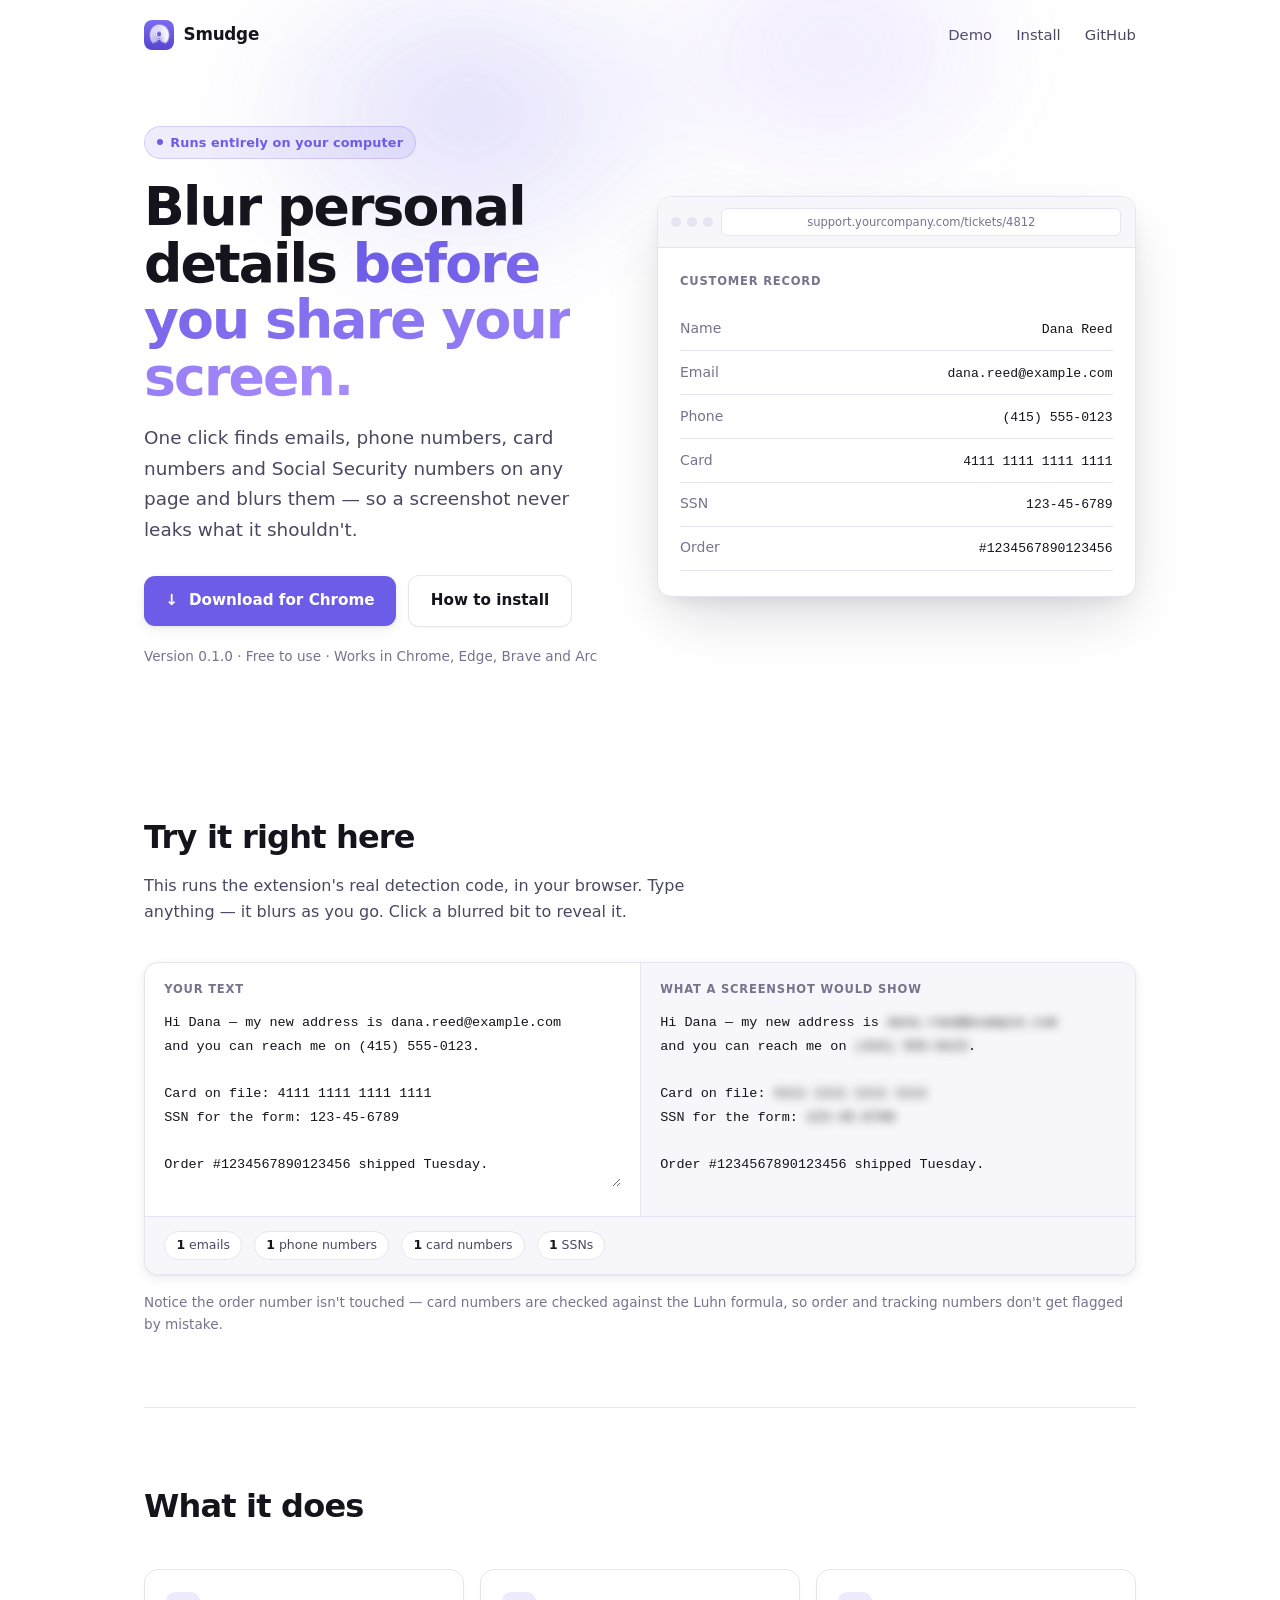
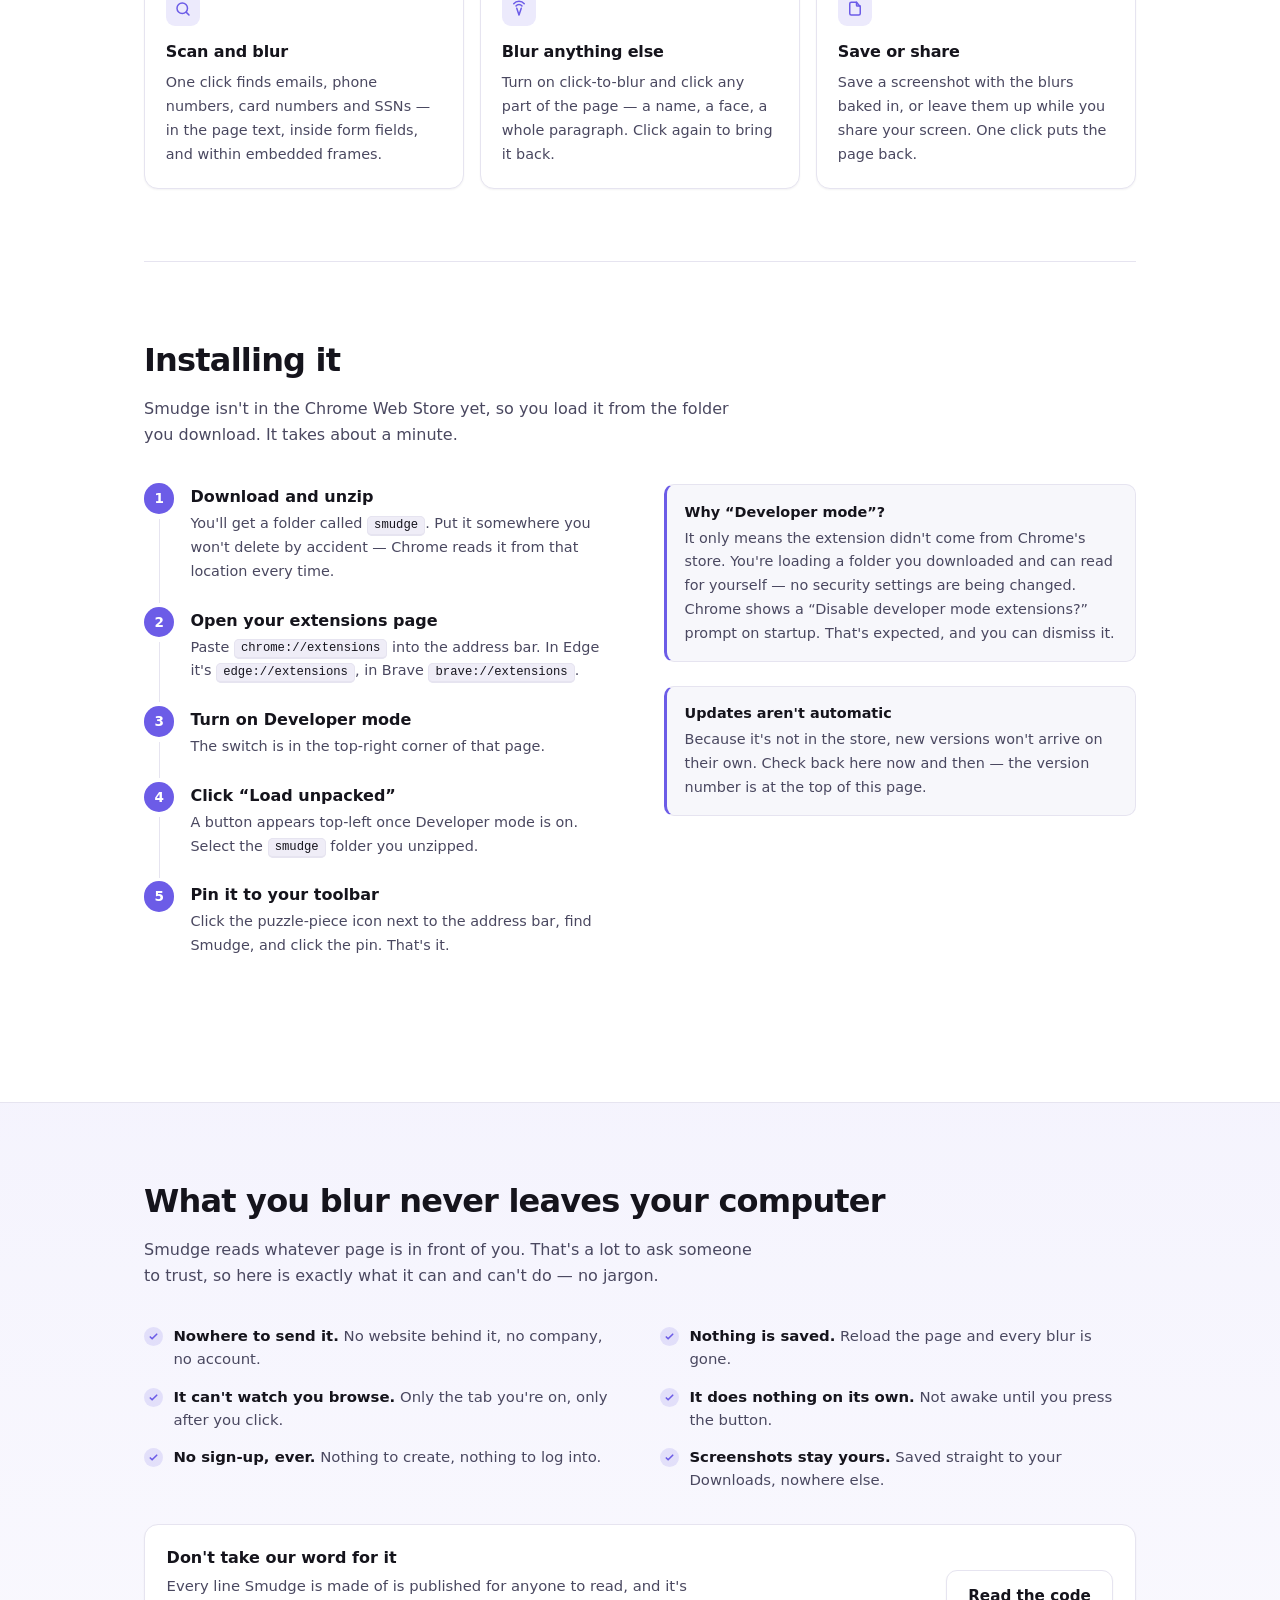
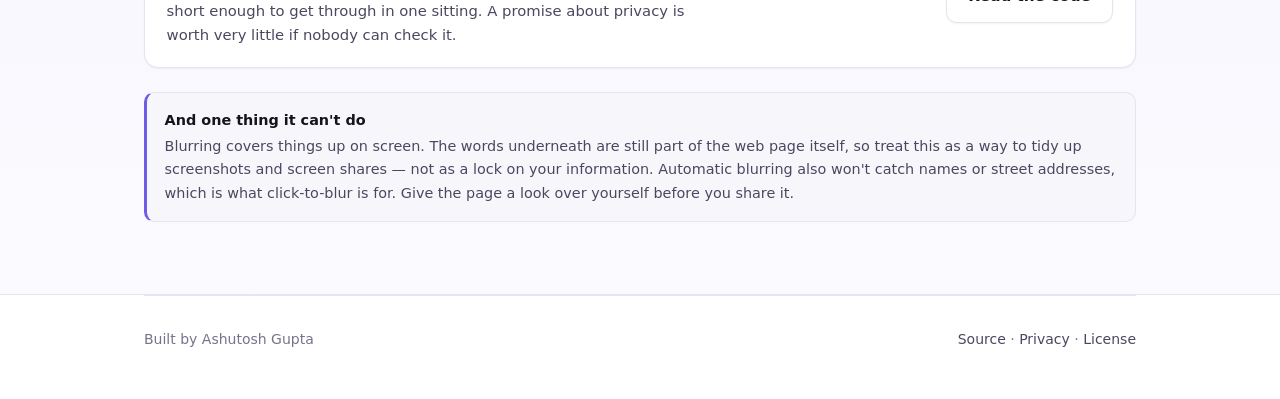
==== docs/index.html @ a4faa762 "Smudge — blur personal details before you share your screen A Chrome extension (Manifest V3) that fi" ====
<!DOCTYPE html>
<html lang="en">
  <head>
    <meta charset="UTF-8" />
    <meta name="viewport" content="width=device-width, initial-scale=1" />
    <title>Smudge — Blur Personal Details Before Sharing</title>
    <meta
      name="description"
      content="A browser extension that blurs emails, phone numbers and card numbers on any web page before you screenshot or share it. Everything stays on your computer."
    />
    <link rel="icon" href="icon-128.png" />

    <meta property="og:title" content="Smudge — Blur Personal Details Before Sharing" />
    <meta
      property="og:description"
      content="Blur emails, phone numbers and card numbers on any page before you screenshot or share it. Nothing leaves your computer."
    />
    <meta property="og:image" content="https://imashutoshgupta.github.io/smudge/icon-128.png" />
    <meta property="og:url" content="https://imashutoshgupta.github.io/smudge/" />
    <meta property="og:type" content="website" />
    <meta name="twitter:card" content="summary" />

    <style>
      /* ---------------------------------------------------------------
         Tokens. System fonts only — a privacy tool shouldn't be phoning
         a font CDN on every page load.
      ---------------------------------------------------------------- */
      :root {
        --accent: #6c5ce7;
        --accent-2: #a78bfa;
        --accent-ink: #ffffff;

        --bg: #ffffff;
        --bg-soft: #f7f7fb;
        --bg-sunken: #efedf7;
        --surface: #ffffff;

        --fg: #15141c;
        --fg-mid: #4a4860;
        --fg-dim: #76738d;
        --border: #e6e4f0;

        --shadow-sm: 0 1px 2px rgba(20, 18, 38, 0.05);
        --shadow-md: 0 4px 12px rgba(20, 18, 38, 0.07), 0 1px 3px rgba(20, 18, 38, 0.05);
        --shadow-lg: 0 24px 60px -12px rgba(20, 18, 38, 0.18), 0 8px 20px -8px rgba(20, 18, 38, 0.1);

        --radius: 14px;
        --maxw: 64rem;
      }

      @media (prefers-color-scheme: dark) {
        :root:not([data-theme="light"]) {
          --accent: #8b7bf0;
          --accent-2: #c4b5fd;

          --bg: #0d0c12;
          --bg-soft: #14131c;
          --bg-sunken: #1d1b28;
          --surface: #16151f;

          --fg: #f4f3f8;
          --fg-mid: #b6b3c8;
          --fg-dim: #8b8799;
          --border: #272435;

          --shadow-sm: 0 1px 2px rgba(0, 0, 0, 0.4);
          --shadow-md: 0 4px 12px rgba(0, 0, 0, 0.45), 0 1px 3px rgba(0, 0, 0, 0.3);
          --shadow-lg: 0 24px 60px -12px rgba(0, 0, 0, 0.7), 0 8px 20px -8px rgba(0, 0, 0, 0.5);
        }
      }

      :root[data-theme="dark"] {
        --accent: #8b7bf0;
        --accent-2: #c4b5fd;
        --bg: #0d0c12;
        --bg-soft: #14131c;
        --bg-sunken: #1d1b28;
        --surface: #16151f;
        --fg: #f4f3f8;
        --fg-mid: #b6b3c8;
        --fg-dim: #8b8799;
        --border: #272435;
        --shadow-sm: 0 1px 2px rgba(0, 0, 0, 0.4);
        --shadow-md: 0 4px 12px rgba(0, 0, 0, 0.45), 0 1px 3px rgba(0, 0, 0, 0.3);
        --shadow-lg: 0 24px 60px -12px rgba(0, 0, 0, 0.7), 0 8px 20px -8px rgba(0, 0, 0, 0.5);
      }

      * { box-sizing: border-box; }

      html { scroll-behavior: smooth; }

      body {
        margin: 0;
        background: var(--bg);
        color: var(--fg);
        font: 16px/1.65 -apple-system, BlinkMacSystemFont, "Segoe UI", Roboto,
          system-ui, sans-serif;
        -webkit-font-smoothing: antialiased;
        overflow-x: hidden;
      }

      .wrap { max-width: var(--maxw); margin: 0 auto; padding: 0 16px; }
      .narrow { max-width: 46rem; }

      a { color: var(--accent); }

      /* ---------------------------------------------------------------
         Nav
      ---------------------------------------------------------------- */
      nav {
        display: flex;
        align-items: center;
        justify-content: space-between;
        padding: 1.25rem 0;
      }
      .brand {
        display: flex;
        align-items: center;
        gap: 0.6rem;
        font-weight: 650;
        letter-spacing: -0.015em;
        font-size: 1.05rem;
      }
      .brand img { width: 30px; height: 30px; border-radius: 8px; }
      .nav-links { display: flex; gap: 1.5rem; font-size: 0.925rem; }
      .nav-links a { color: var(--fg-mid); text-decoration: none; }
      .nav-links a:hover { color: var(--fg); }
      @media (max-width: 34rem) { .nav-links a.hide-sm { display: none; } }

      /* ---------------------------------------------------------------
         Hero
      ---------------------------------------------------------------- */
      .hero {
        position: relative;
        padding: 3.5rem 0 4.5rem;
      }
      /* Soft colour wash behind the hero. Sits under everything. */
      .hero::before {
        content: "";
        position: absolute;
        left: 50%;
        top: -14rem;
        width: 60rem;
        height: 40rem;
        transform: translateX(-50%);
        background:
          radial-gradient(38% 42% at 32% 42%, color-mix(in srgb, var(--accent) 26%, transparent), transparent 70%),
          radial-gradient(34% 38% at 70% 32%, color-mix(in srgb, var(--accent-2) 24%, transparent), transparent 70%);
        filter: blur(36px);
        opacity: 0.75;
        pointer-events: none;
        z-index: 0;
      }
      .hero > * { position: relative; z-index: 1; }

      .hero-grid {
        display: grid;
        grid-template-columns: minmax(0, 1fr) minmax(0, 1.05fr);
        gap: 3.5rem;
        align-items: center;
      }
      @media (max-width: 54rem) {
        .hero-grid { grid-template-columns: 1fr; gap: 2.75rem; }
      }

      .eyebrow {
        display: inline-flex;
        align-items: center;
        gap: 0.45rem;
        font-size: 0.8rem;
        font-weight: 600;
        letter-spacing: 0.01em;
        color: var(--accent);
        background: color-mix(in srgb, var(--accent) 11%, transparent);
        border: 1px solid color-mix(in srgb, var(--accent) 22%, transparent);
        padding: 0.3rem 0.75rem;
        border-radius: 999px;
        margin-bottom: 1.25rem;
      }
      .eyebrow .dot {
        width: 6px; height: 6px; border-radius: 50%;
        background: var(--accent);
      }

      h1 {
        font-size: clamp(2.1rem, 5.5vw, 3.35rem);
        line-height: 1.06;
        letter-spacing: -0.035em;
        margin: 0 0 1.1rem;
        font-weight: 700;
      }
      h1 .grad {
        background: linear-gradient(100deg, var(--accent), var(--accent-2));
        -webkit-background-clip: text;
        background-clip: text;
        color: transparent;
      }
      .lede {
        font-size: clamp(1.02rem, 2vw, 1.15rem);
        color: var(--fg-mid);
        margin: 0 0 1.85rem;
        max-width: 32rem;
      }

      .cta-row { display: flex; flex-wrap: wrap; gap: 0.75rem; align-items: center; }
      .btn {
        display: inline-flex;
        align-items: center;
        gap: 0.5rem;
        background: var(--accent);
        color: var(--accent-ink);
        text-decoration: none;
        font-weight: 600;
        font-size: 0.95rem;
        padding: 0.8rem 1.35rem;
        border-radius: 11px;
        box-shadow: var(--shadow-md);
        transition: transform 0.15s ease, box-shadow 0.15s ease, background 0.15s ease;
      }
      .btn:hover {
        background: color-mix(in srgb, var(--accent) 88%, black);
        transform: translateY(-1px);
        box-shadow: var(--shadow-lg);
      }
      .btn.ghost {
        background: var(--surface);
        color: var(--fg);
        border: 1px solid var(--border);
        box-shadow: var(--shadow-sm);
      }
      .btn.ghost:hover { background: var(--bg-soft); }
      .meta { font-size: 0.85rem; color: var(--fg-dim); margin: 1.1rem 0 0; }

      /* ---------------------------------------------------------------
         The animated browser mock — the product, demonstrated
      ---------------------------------------------------------------- */
      .mock {
        border-radius: var(--radius);
        background: var(--surface);
        border: 1px solid var(--border);
        box-shadow: var(--shadow-lg);
        overflow: hidden;
        position: relative;
      }
      .mock-bar {
        display: flex;
        align-items: center;
        gap: 0.5rem;
        padding: 0.7rem 0.85rem;
        background: var(--bg-soft);
        border-bottom: 1px solid var(--border);
      }
      .mock-dots { display: flex; gap: 6px; }
      .mock-dots i {
        width: 10px; height: 10px; border-radius: 50%;
        background: var(--border);
      }
      .mock-url {
        flex: 1;
        font-size: 0.72rem;
        color: var(--fg-dim);
        background: var(--bg);
        border: 1px solid var(--border);
        border-radius: 6px;
        padding: 0.22rem 0.6rem;
        text-align: center;
        white-space: nowrap;
        overflow: hidden;
        text-overflow: ellipsis;
      }
      .mock-body { padding: 1.5rem 1.4rem 1.6rem; position: relative; }

      .mock-title {
        font-size: 0.72rem;
        text-transform: uppercase;
        letter-spacing: 0.07em;
        color: var(--fg-dim);
        font-weight: 650;
        margin: 0 0 1rem;
      }
      .row {
        display: flex;
        justify-content: space-between;
        gap: 1rem;
        padding: 0.6rem 0;
        border-bottom: 1px solid var(--border);
        font-size: 0.875rem;
        align-items: baseline;
      }
      .row:last-of-type { border-bottom: none; }
      .row .k { color: var(--fg-dim); flex-shrink: 0; }
      .row .v {
        font-family: ui-monospace, SFMono-Regular, Menlo, monospace;
        font-size: 0.82rem;
        text-align: right;
        word-break: break-all;
      }

      /* Items that the fake scan blurs, staggered down the list. */
      .v.pii {
        animation: redact 9s ease-in-out infinite;
        border-radius: 3px;
      }
      .v.pii:nth-of-type(1) { animation-delay: 0s; }
      .row:nth-child(2) .v.pii { animation-delay: 0.1s; }
      .row:nth-child(3) .v.pii { animation-delay: 0.28s; }
      .row:nth-child(4) .v.pii { animation-delay: 0.46s; }
      .row:nth-child(5) .v.pii { animation-delay: 0.64s; }
      .row:nth-child(6) .v.pii { animation-delay: 0.82s; }

      @keyframes redact {
        0%, 14%   { filter: blur(0); }
        22%, 78%  { filter: blur(5px); }
        88%, 100% { filter: blur(0); }
      }

      /* The scan line that sweeps down as things blur. */
      .scanline {
        position: absolute;
        left: 0; right: 0;
        height: 2px;
        background: linear-gradient(90deg, transparent, var(--accent), transparent);
        box-shadow: 0 0 14px 2px color-mix(in srgb, var(--accent) 55%, transparent);
        opacity: 0;
        animation: sweep 9s ease-in-out infinite;
        pointer-events: none;
      }
      @keyframes sweep {
        0%        { top: 2.6rem; opacity: 0; }
        12%       { opacity: 1; }
        26%       { top: 100%; opacity: 1; }
        32%, 100% { top: 100%; opacity: 0; }
      }

      /* Little floating result card, like the extension popup reporting back */
      .mock-toast {
        position: absolute;
        right: 1rem;
        bottom: 1rem;
        background: var(--surface);
        border: 1px solid var(--border);
        border-radius: 10px;
        box-shadow: var(--shadow-lg);
        padding: 0.6rem 0.8rem;
        font-size: 0.78rem;
        display: flex;
        align-items: center;
        gap: 0.5rem;
        opacity: 0;
        transform: translateY(6px);
        animation: toast 9s ease-in-out infinite;
      }
      .mock-toast .tick {
        width: 16px; height: 16px; border-radius: 50%;
        background: var(--accent); color: #fff;
        display: grid; place-items: center;
        font-size: 10px; font-weight: 700;
        flex-shrink: 0;
      }
      @keyframes toast {
        0%, 26%   { opacity: 0; transform: translateY(6px); }
        34%, 76%  { opacity: 1; transform: translateY(0); }
        86%, 100% { opacity: 0; transform: translateY(6px); }
      }

      @media (prefers-reduced-motion: reduce) {
        .v.pii { animation: none; filter: blur(5px); }
        .scanline { display: none; }
        .mock-toast { animation: none; opacity: 1; transform: none; }
        html { scroll-behavior: auto; }
      }

      /* ---------------------------------------------------------------
         Sections
      ---------------------------------------------------------------- */
      section { padding: 4.5rem 0; }
      section + section { border-top: 1px solid var(--border); }

      .sec-head { margin-bottom: 2.25rem; }
      h2 {
        font-size: clamp(1.5rem, 3.2vw, 2rem);
        letter-spacing: -0.025em;
        margin: 0 0 0.55rem;
        font-weight: 680;
      }
      .sub { color: var(--fg-mid); margin: 0; max-width: 38rem; }

      /* ---------------------------------------------------------------
         Live demo
      ---------------------------------------------------------------- */
      .demo {
        border: 1px solid var(--border);
        border-radius: var(--radius);
        background: var(--surface);
        box-shadow: var(--shadow-md);
        overflow: hidden;
      }
      .demo-grid { display: grid; grid-template-columns: 1fr 1fr; }
      @media (max-width: 44rem) { .demo-grid { grid-template-columns: 1fr; } }
      .pane { padding: 1.1rem 1.2rem 1.3rem; min-width: 0; }
      .pane + .pane {
        border-left: 1px solid var(--border);
        background: var(--bg-soft);
      }
      @media (max-width: 44rem) {
        .pane + .pane { border-left: none; border-top: 1px solid var(--border); }
      }
      .pane h3 {
        font-size: 0.72rem;
        text-transform: uppercase;
        letter-spacing: 0.07em;
        color: var(--fg-dim);
        margin: 0 0 0.75rem;
        font-weight: 650;
        display: flex;
        align-items: center;
        gap: 0.4rem;
      }
      textarea {
        width: 100%;
        min-height: 11rem;
        border: none;
        background: transparent;
        color: var(--fg);
        font: 13.5px/1.75 ui-monospace, SFMono-Regular, Menlo, monospace;
        resize: vertical;
        outline: none;
        padding: 0;
      }
      #output {
        min-height: 11rem;
        font: 13.5px/1.75 ui-monospace, SFMono-Regular, Menlo, monospace;
        white-space: pre-wrap;
        word-break: break-word;
      }
      .hit {
        filter: blur(5px);
        border-radius: 3px;
        cursor: pointer;
        user-select: none;
        transition: filter 0.12s ease;
      }
      .hit.revealed { filter: none; user-select: auto; }

      .demo-foot {
        display: flex;
        flex-wrap: wrap;
        align-items: center;
        gap: 0.4rem 0.75rem;
        padding: 0.85rem 1.2rem;
        border-top: 1px solid var(--border);
        background: var(--bg-soft);
      }
      .chip {
        font-size: 0.78rem;
        background: var(--surface);
        border: 1px solid var(--border);
        border-radius: 999px;
        padding: 0.2rem 0.7rem;
        color: var(--fg-mid);
      }
      .chip b { color: var(--fg); font-weight: 650; }
      .demo-note { font-size: 0.85rem; color: var(--fg-dim); margin: 1rem 0 0; }

      /* ---------------------------------------------------------------
         Features
      ---------------------------------------------------------------- */
      .cards { display: grid; gap: 1rem; grid-template-columns: repeat(3, 1fr); }
      @media (max-width: 48rem) { .cards { grid-template-columns: 1fr; } }
      .card {
        background: var(--surface);
        border: 1px solid var(--border);
        border-radius: var(--radius);
        padding: 1.35rem 1.3rem;
        box-shadow: var(--shadow-sm);
        transition: transform 0.18s ease, box-shadow 0.18s ease;
      }
      .card:hover { transform: translateY(-2px); box-shadow: var(--shadow-md); }
      .card .ico {
        width: 34px; height: 34px;
        border-radius: 9px;
        background: color-mix(in srgb, var(--accent) 13%, transparent);
        color: var(--accent);
        display: grid; place-items: center;
        margin-bottom: 0.85rem;
      }
      .card h3 { margin: 0 0 0.35rem; font-size: 1rem; letter-spacing: -0.01em; }
      .card p { margin: 0; font-size: 0.9rem; color: var(--fg-mid); }

      /* ---------------------------------------------------------------
         Install
      ---------------------------------------------------------------- */
      .install-grid {
        display: grid;
        grid-template-columns: minmax(0, 1fr) minmax(0, 1fr);
        gap: 3rem;
        align-items: start;
      }
      @media (max-width: 54rem) { .install-grid { grid-template-columns: 1fr; gap: 2rem; } }

      ol.steps { list-style: none; counter-reset: s; padding: 0; margin: 0; }
      ol.steps li { counter-increment: s; position: relative; padding: 0 0 1.5rem 2.9rem; }
      ol.steps li::before {
        content: counter(s);
        position: absolute; left: 0; top: -1px;
        width: 1.9rem; height: 1.9rem;
        border-radius: 50%;
        background: var(--accent); color: #fff;
        display: grid; place-items: center;
        font-weight: 650; font-size: 0.85rem;
      }
      ol.steps li::after {
        content: "";
        position: absolute; left: 0.95rem; top: 2.15rem; bottom: 0.3rem;
        width: 1px; background: var(--border);
      }
      ol.steps li:last-child { padding-bottom: 0; }
      ol.steps li:last-child::after { display: none; }
      ol.steps strong { display: block; margin-bottom: 0.1rem; font-weight: 620; }
      ol.steps p { margin: 0; color: var(--fg-mid); font-size: 0.9rem; }
      kbd {
        background: var(--bg-sunken);
        border: 1px solid var(--border);
        border-bottom-width: 2px;
        border-radius: 5px;
        padding: 0.08rem 0.38rem;
        font: 0.85em ui-monospace, SFMono-Regular, Menlo, monospace;
        color: var(--fg);
      }

      .note {
        background: var(--bg-soft);
        border: 1px solid var(--border);
        border-left: 3px solid var(--accent);
        border-radius: 10px;
        padding: 0.95rem 1.1rem;
        margin-top: 1.5rem;
        font-size: 0.9rem;
      }
      .note strong { display: block; margin-bottom: 0.15rem; }
      .note p { margin: 0; color: var(--fg-mid); }

      /* ---------------------------------------------------------------
         Privacy — given its own full-width band, because for this tool
         it is the product, not a footnote.
      ---------------------------------------------------------------- */
      .band {
        background:
          linear-gradient(180deg,
            color-mix(in srgb, var(--accent) 7%, transparent),
            color-mix(in srgb, var(--accent) 3%, transparent));
        border-top: 1px solid var(--border);
        border-bottom: 1px solid var(--border);
        margin-top: 4.5rem;
      }
      .band section { padding: 4.5rem 0; border-top: none; }

      .points {
        display: grid;
        gap: 0.9rem 2.5rem;
        grid-template-columns: 1fr 1fr;
        padding: 0;
        margin: 0;
        list-style: none;
      }
      @media (max-width: 44rem) { .points { grid-template-columns: 1fr; } }

      .points li {
        display: flex;
        gap: 0.65rem;
        align-items: flex-start;
        font-size: 0.93rem;
        color: var(--fg-mid);
        line-height: 1.55;
      }
      .points .tick {
        flex-shrink: 0;
        width: 19px; height: 19px;
        border-radius: 50%;
        background: color-mix(in srgb, var(--accent) 15%, transparent);
        color: var(--accent);
        display: grid; place-items: center;
        margin-top: 2px;
      }
      .points b { color: var(--fg); font-weight: 640; }

      .verify {
        margin-top: 2rem;
        background: var(--surface);
        border: 1px solid var(--border);
        border-radius: var(--radius);
        padding: 1.25rem 1.35rem;
        display: flex;
        flex-wrap: wrap;
        align-items: center;
        justify-content: space-between;
        gap: 1rem;
        box-shadow: var(--shadow-sm);
      }
      .verify p { margin: 0; font-size: 0.925rem; color: var(--fg-mid); max-width: 34rem; }
      .verify strong { color: var(--fg); display: block; margin-bottom: 0.15rem; font-size: 1rem; }

      /* ---------------------------------------------------------------
         Footer
      ---------------------------------------------------------------- */
      footer {
        border-top: 1px solid var(--border);
        padding: 2rem 0 3rem;
        color: var(--fg-dim);
        font-size: 0.875rem;
        display: flex;
        flex-wrap: wrap;
        gap: 0.6rem 1.25rem;
        justify-content: space-between;
      }
      footer a { color: var(--fg-mid); text-decoration: none; }
      footer a:hover { color: var(--accent); }
    </style>
  </head>

  <body>
    <div class="wrap">
      <nav>
        <div class="brand">
          <img src="icon-128.png" alt="" />
          <span>Smudge</span>
        </div>
        <div class="nav-links">
          <a href="#demo" class="hide-sm">Demo</a>
          <a href="#install">Install</a>
          <a href="https://github.com/imAshutoshGupta/smudge">GitHub</a>
        </div>
      </nav>
    </div>

    <!-- ===================== hero ===================== -->
    <div class="hero">
      <div class="wrap">
        <div class="hero-grid">
          <div>
            <span class="eyebrow"><span class="dot"></span> Runs entirely on your computer</span>
            <h1>Blur personal details <span class="grad">before you share your screen.</span></h1>
            <p class="lede">
              One click finds emails, phone numbers, card numbers and Social
              Security numbers on any page and blurs them — so a screenshot
              never leaks what it shouldn't.
            </p>
            <div class="cta-row">
              <a class="btn" href="smudge.zip" download>↓&nbsp; Download for Chrome</a>
              <a class="btn ghost" href="#install">How to install</a>
            </div>
            <p class="meta">
              Version <span id="version">0.1.0</span> · Free to use · Works in
              Chrome, Edge, Brave and Arc
            </p>
          </div>

          <!-- The product, demonstrated rather than described -->
          <div class="mock" aria-hidden="true">
            <div class="mock-bar">
              <div class="mock-dots"><i></i><i></i><i></i></div>
              <div class="mock-url">support.yourcompany.com/tickets/4812</div>
            </div>
            <div class="mock-body">
              <div class="scanline"></div>
              <p class="mock-title">Customer record</p>
              <div class="row"><span class="k">Name</span><span class="v pii">Dana Reed</span></div>
              <div class="row"><span class="k">Email</span><span class="v pii">dana.reed@example.com</span></div>
              <div class="row"><span class="k">Phone</span><span class="v pii">(415) 555-0123</span></div>
              <div class="row"><span class="k">Card</span><span class="v pii">4111 1111 1111 1111</span></div>
              <div class="row"><span class="k">SSN</span><span class="v pii">123-45-6789</span></div>
              <div class="row"><span class="k">Order</span><span class="v">#1234567890123456</span></div>
              <div class="mock-toast">
                <span class="tick">✓</span> Blurred 5 items
              </div>
            </div>
          </div>
        </div>
      </div>
    </div>

    <!-- ===================== live demo ===================== -->
    <div class="wrap">
      <section id="demo">
        <div class="sec-head">
          <h2>Try it right here</h2>
          <p class="sub">
            This runs the extension's real detection code, in your browser.
            Type anything — it blurs as you go. Click a blurred bit to reveal it.
          </p>
        </div>

        <div class="demo">
          <div class="demo-grid">
            <div class="pane">
              <h3>Your text</h3>
              <textarea id="input" spellcheck="false">Hi Dana — my new address is dana.reed@example.com
and you can reach me on (415) 555-0123.

Card on file: 4111 1111 1111 1111
SSN for the form: 123-45-6789

Order #1234567890123456 shipped Tuesday.</textarea>
            </div>
            <div class="pane">
              <h3>What a screenshot would show</h3>
              <div id="output"></div>
            </div>
          </div>
          <div class="demo-foot" id="tally"></div>
        </div>

        <p class="demo-note">
          Notice the order number isn't touched — card numbers are checked
          against the Luhn formula, so order and tracking numbers don't get
          flagged by mistake.
        </p>
      </section>

      <!-- ===================== features ===================== -->
      <section>
        <div class="sec-head">
          <h2>What it does</h2>
        </div>
        <div class="cards">
          <div class="card">
            <div class="ico">
              <svg width="18" height="18" viewBox="0 0 24 24" fill="none" stroke="currentColor" stroke-width="2" stroke-linecap="round" stroke-linejoin="round"><circle cx="11" cy="11" r="7"/><path d="m20 20-3.5-3.5"/></svg>
            </div>
            <h3>Scan and blur</h3>
            <p>
              One click finds emails, phone numbers, card numbers and SSNs — in
              the page text, inside form fields, and within embedded frames.
            </p>
          </div>
          <div class="card">
            <div class="ico">
              <svg width="18" height="18" viewBox="0 0 24 24" fill="none" stroke="currentColor" stroke-width="2" stroke-linecap="round" stroke-linejoin="round"><path d="m9 11 3 9 3-9"/><path d="M5 5a9 9 0 0 1 14 0"/><path d="M8 8a5 5 0 0 1 8 0"/></svg>
            </div>
            <h3>Blur anything else</h3>
            <p>
              Turn on click-to-blur and click any part of the page — a name, a
              face, a whole paragraph. Click again to bring it back.
            </p>
          </div>
          <div class="card">
            <div class="ico">
              <svg width="18" height="18" viewBox="0 0 24 24" fill="none" stroke="currentColor" stroke-width="2" stroke-linecap="round" stroke-linejoin="round"><path d="M14 3v4a1 1 0 0 0 1 1h4"/><path d="M19 9v9a2 2 0 0 1-2 2H7a2 2 0 0 1-2-2V5a2 2 0 0 1 2-2h7Z"/></svg>
            </div>
            <h3>Save or share</h3>
            <p>
              Save a screenshot with the blurs baked in, or leave them up while
              you share your screen. One click puts the page back.
            </p>
          </div>
        </div>
      </section>

      <!-- ===================== install ===================== -->
      <section id="install">
        <div class="sec-head">
          <h2>Installing it</h2>
          <p class="sub">
            Smudge isn't in the Chrome Web Store yet, so you load it from the
            folder you download. It takes about a minute.
          </p>
        </div>

        <div class="install-grid">
          <ol class="steps">
            <li>
              <strong>Download and unzip</strong>
              <p>
                You'll get a folder called <kbd>smudge</kbd>. Put it somewhere
                you won't delete by accident — Chrome reads it from that
                location every time.
              </p>
            </li>
            <li>
              <strong>Open your extensions page</strong>
              <p>
                Paste <kbd>chrome://extensions</kbd> into the address bar. In
                Edge it's <kbd>edge://extensions</kbd>, in Brave
                <kbd>brave://extensions</kbd>.
              </p>
            </li>
            <li>
              <strong>Turn on Developer mode</strong>
              <p>The switch is in the top-right corner of that page.</p>
            </li>
            <li>
              <strong>Click “Load unpacked”</strong>
              <p>
                A button appears top-left once Developer mode is on. Select the
                <kbd>smudge</kbd> folder you unzipped.
              </p>
            </li>
            <li>
              <strong>Pin it to your toolbar</strong>
              <p>
                Click the puzzle-piece icon next to the address bar, find
                Smudge, and click the pin. That's it.
              </p>
            </li>
          </ol>

          <div>
            <div class="note" style="margin-top: 0">
              <strong>Why “Developer mode”?</strong>
              <p>
                It only means the extension didn't come from Chrome's store.
                You're loading a folder you downloaded and can read for
                yourself — no security settings are being changed. Chrome shows
                a “Disable developer mode extensions?” prompt on startup.
                That's expected, and you can dismiss it.
              </p>
            </div>

            <div class="note">
              <strong>Updates aren't automatic</strong>
              <p>
                Because it's not in the store, new versions won't arrive on
                their own. Check back here now and then — the version number is
                at the top of this page.
              </p>
            </div>
          </div>
        </div>
      </section>

    </div>

    <!-- ===================== privacy ===================== -->
    <div class="band">
      <div class="wrap">
        <section>
          <div class="sec-head">
            <h2>What you blur never leaves your computer</h2>
            <p class="sub">
              Smudge reads whatever page is in front of you. That's a lot to
              ask someone to trust, so here is exactly what it can and can't
              do — no jargon.
            </p>
          </div>

          <ul class="points">
            <li>
              <span class="tick"><svg width="11" height="11" viewBox="0 0 24 24" fill="none" stroke="currentColor" stroke-width="3.5" stroke-linecap="round" stroke-linejoin="round"><path d="m5 13 4 4L19 7"/></svg></span>
              <span><b>Nowhere to send it.</b> No website behind it, no company, no account.</span>
            </li>
            <li>
              <span class="tick"><svg width="11" height="11" viewBox="0 0 24 24" fill="none" stroke="currentColor" stroke-width="3.5" stroke-linecap="round" stroke-linejoin="round"><path d="m5 13 4 4L19 7"/></svg></span>
              <span><b>Nothing is saved.</b> Reload the page and every blur is gone.</span>
            </li>
            <li>
              <span class="tick"><svg width="11" height="11" viewBox="0 0 24 24" fill="none" stroke="currentColor" stroke-width="3.5" stroke-linecap="round" stroke-linejoin="round"><path d="m5 13 4 4L19 7"/></svg></span>
              <span><b>It can't watch you browse.</b> Only the tab you're on, only after you click.</span>
            </li>
            <li>
              <span class="tick"><svg width="11" height="11" viewBox="0 0 24 24" fill="none" stroke="currentColor" stroke-width="3.5" stroke-linecap="round" stroke-linejoin="round"><path d="m5 13 4 4L19 7"/></svg></span>
              <span><b>It does nothing on its own.</b> Not awake until you press the button.</span>
            </li>
            <li>
              <span class="tick"><svg width="11" height="11" viewBox="0 0 24 24" fill="none" stroke="currentColor" stroke-width="3.5" stroke-linecap="round" stroke-linejoin="round"><path d="m5 13 4 4L19 7"/></svg></span>
              <span><b>No sign-up, ever.</b> Nothing to create, nothing to log into.</span>
            </li>
            <li>
              <span class="tick"><svg width="11" height="11" viewBox="0 0 24 24" fill="none" stroke="currentColor" stroke-width="3.5" stroke-linecap="round" stroke-linejoin="round"><path d="m5 13 4 4L19 7"/></svg></span>
              <span><b>Screenshots stay yours.</b> Saved straight to your Downloads, nowhere else.</span>
            </li>
          </ul>

          <div class="verify">
            <p>
              <strong>Don't take our word for it</strong>
              Every line Smudge is made of is published for anyone to read, and
              it's short enough to get through in one sitting. A promise about
              privacy is worth very little if nobody can check it.
            </p>
            <a class="btn ghost" href="https://github.com/imAshutoshGupta/smudge">Read the code</a>
          </div>

          <div class="note">
            <strong>And one thing it can't do</strong>
            <p>
              Blurring covers things up on screen. The words underneath are
              still part of the web page itself, so treat this as a way to
              tidy up screenshots and screen shares — not as a lock on your
              information. Automatic blurring also won't catch names or street
              addresses, which is what click-to-blur is for. Give the page a
              look over yourself before you share it.
            </p>
          </div>
        </section>
      </div>
    </div>

    <div class="wrap">
      <footer>
        <span>Built by Ashutosh Gupta</span>
        <span>
          <a href="https://github.com/imAshutoshGupta/smudge">Source</a> ·
          <a href="https://github.com/imAshutoshGupta/smudge/blob/main/PRIVACY.md">Privacy</a> ·
          <a href="https://github.com/imAshutoshGupta/smudge/blob/main/LICENSE">License</a>
        </span>
      </footer>
    </div>

    <!-- The extension's real detector, so this demo can't drift from the product -->
    <script src="detectors.js"></script>
    <script>
      (() => {
        const input = document.getElementById("input");
        const output = document.getElementById("output");
        const tally = document.getElementById("tally");

        const LABELS = {
          EMAIL: "emails",
          PHONE: "phone numbers",
          CREDIT_CARD: "card numbers",
          SSN: "SSNs",
        };

        const S = window.Smudge;
        if (!S) {
          output.textContent =
            "Couldn't load the detector. Serve this page over http:// rather than opening the file directly.";
          return;
        }
        const ALL = new Set(S.PII_TYPES);

        function render() {
          const text = input.value;
          const hits = S.findHits(text, ALL);

          output.textContent = "";
          const counts = {};
          let cursor = 0;

          for (const h of hits) {
            if (h.start > cursor) output.append(text.slice(cursor, h.start));
            const span = document.createElement("span");
            span.className = "hit";
            span.textContent = text.slice(h.start, h.end);
            span.title = "Click to reveal";
            span.addEventListener("click", () => span.classList.toggle("revealed"));
            output.append(span);
            counts[h.type] = (counts[h.type] || 0) + 1;
            cursor = h.end;
          }
          if (cursor < text.length) output.append(text.slice(cursor));

          tally.textContent = "";
          const found = Object.keys(LABELS).filter((t) => counts[t]);
          if (!found.length) {
            const chip = document.createElement("span");
            chip.className = "chip";
            chip.textContent = "nothing detected";
            tally.append(chip);
            return;
          }
          for (const type of found) {
            const chip = document.createElement("span");
            chip.className = "chip";
            const n = document.createElement("b");
            n.textContent = counts[type];
            chip.append(n, " " + LABELS[type]);
            tally.append(chip);
          }
        }

        input.addEventListener("input", render);
        render();
      })();
    </script>
  </body>
</html>
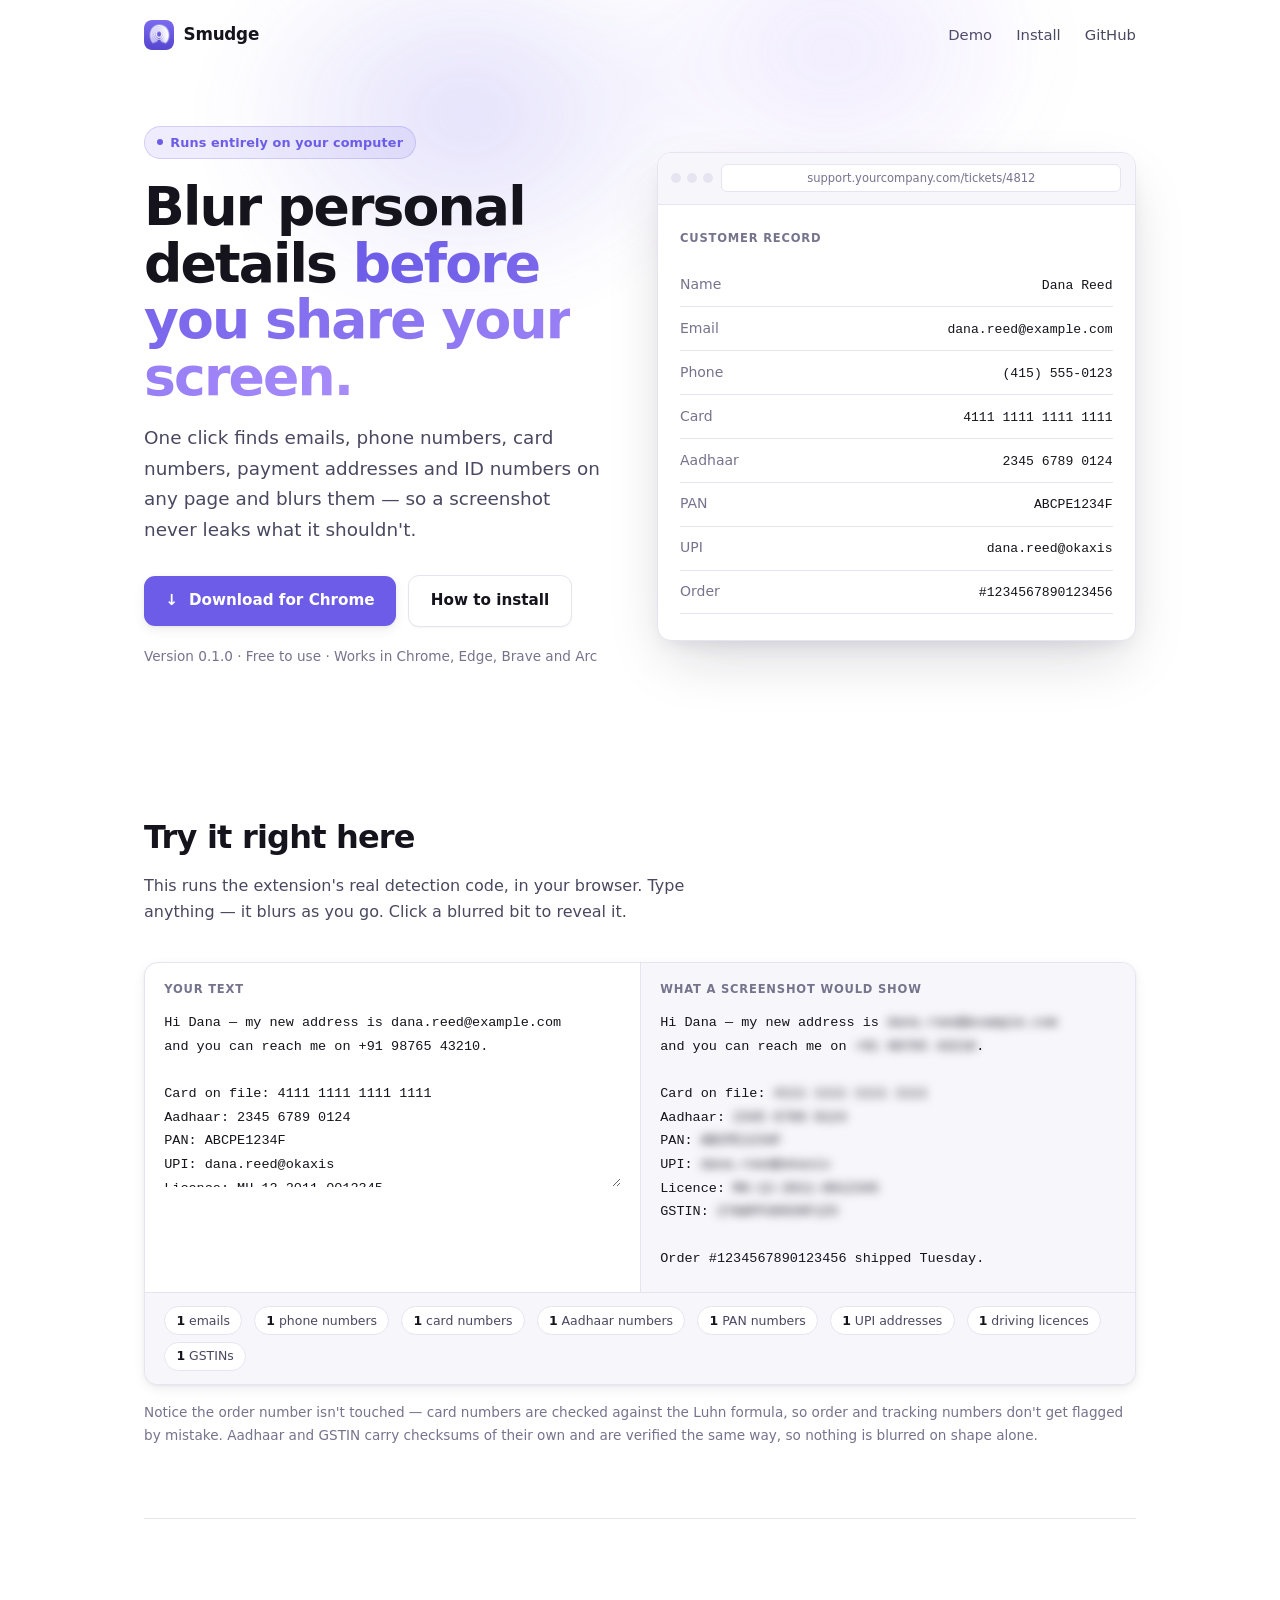
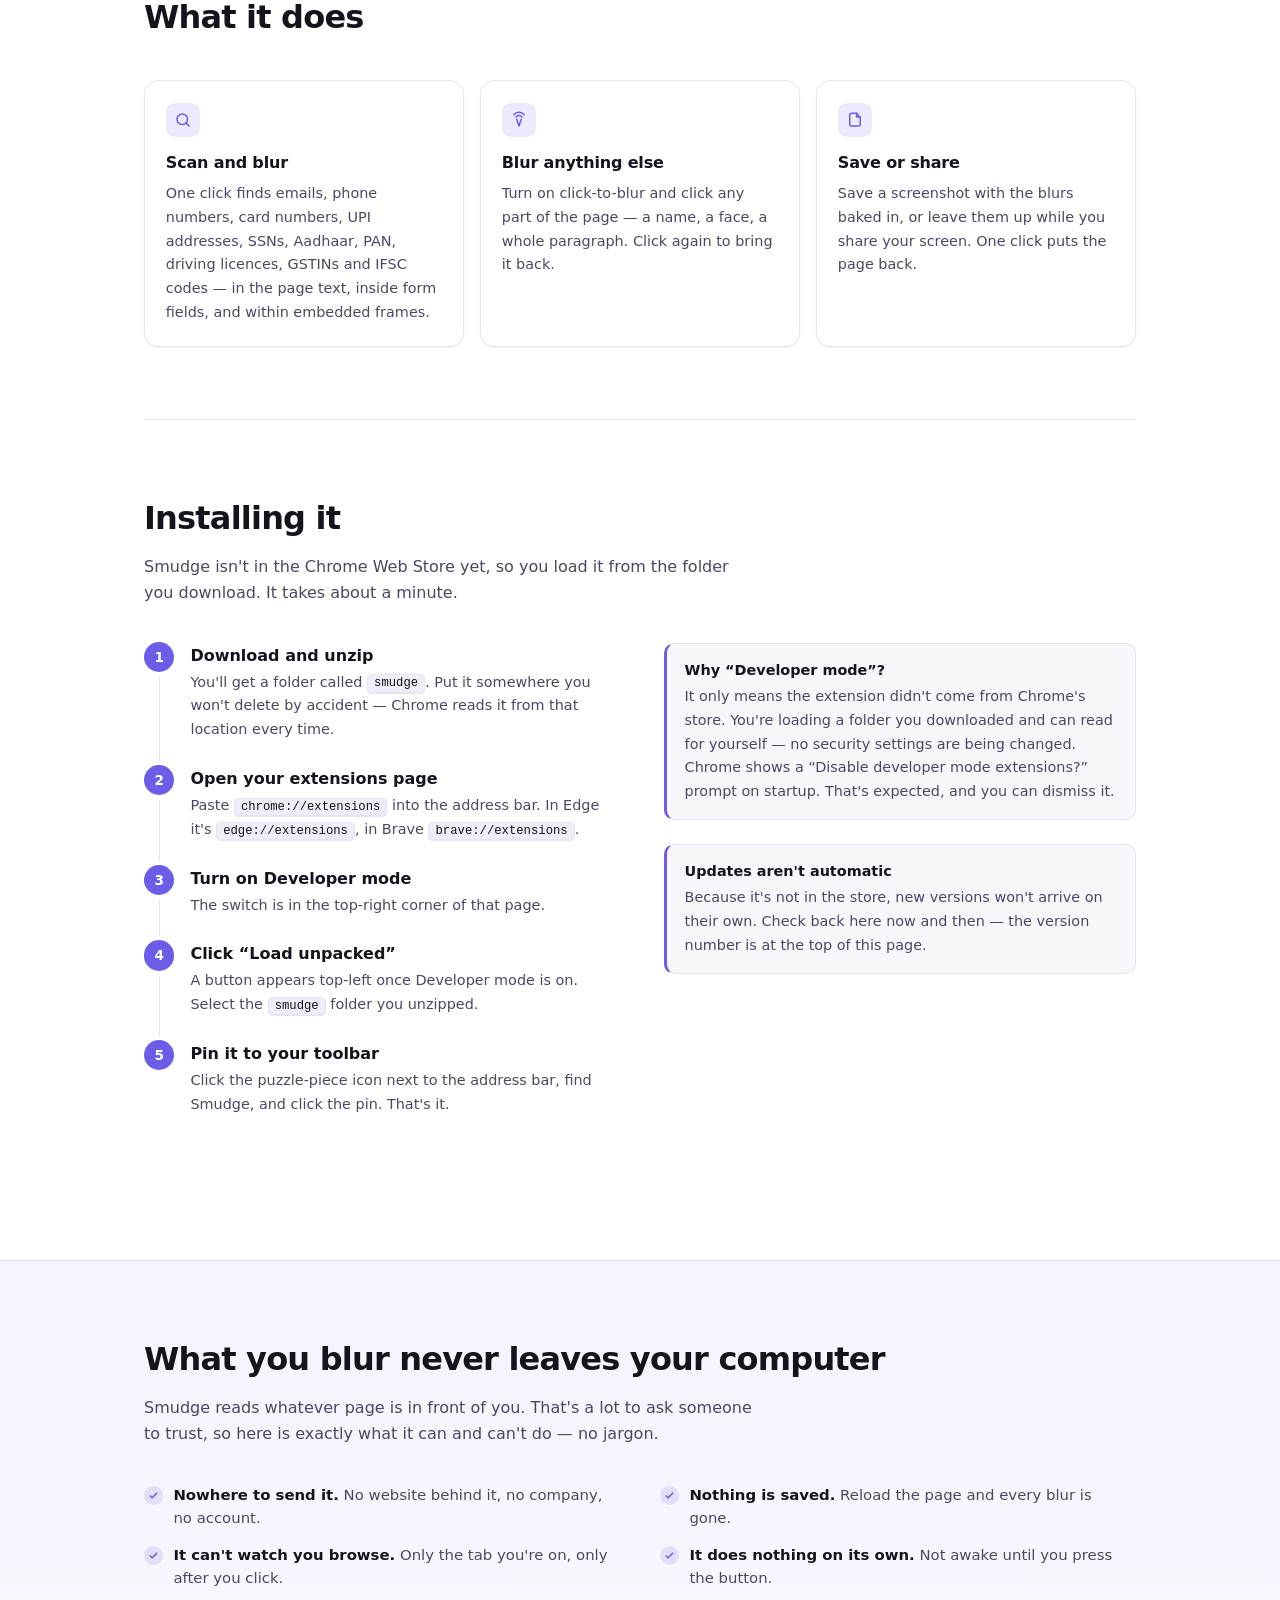
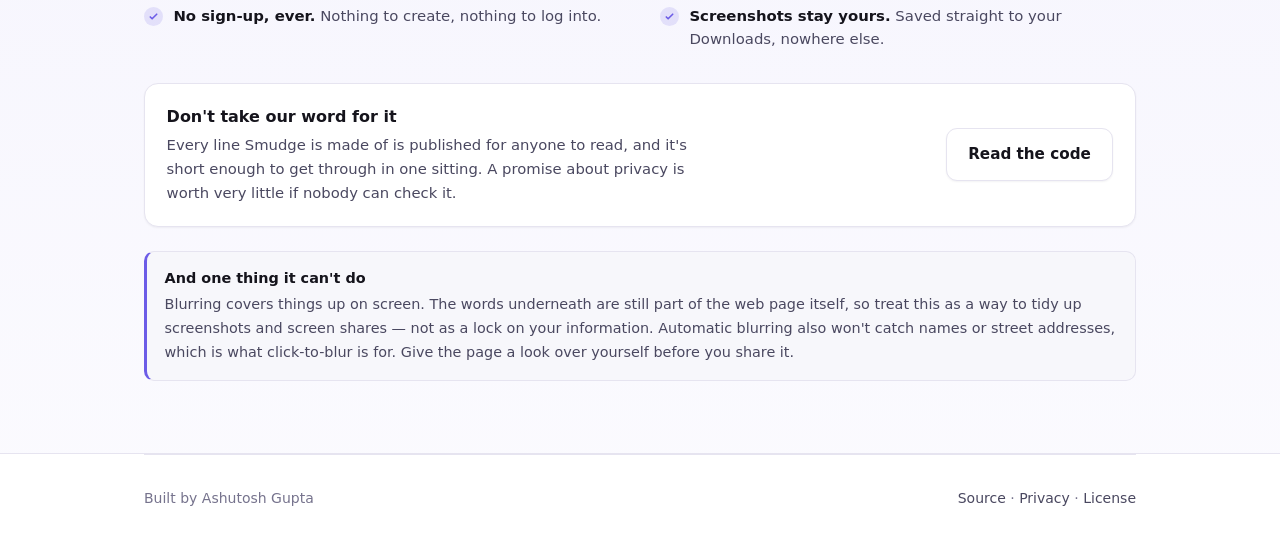
==== commit 1fc1987b: "Detect ID numbers and payment addresses alongside the existing types Adds Aadhaar, PAN, UPI, driving" ====
--- a/docs/index.html
+++ b/docs/index.html
@@ -15,10 +15,12 @@
       property="og:description"
       content="Blur emails, phone numbers and card numbers on any page before you screenshot or share it. Nothing leaves your computer."
     />
-    <meta property="og:image" content="https://imashutoshgupta.github.io/smudge/icon-128.png" />
+    <meta property="og:image" content="https://imashutoshgupta.github.io/smudge/social-preview.png" />
+    <meta property="og:image:width" content="1280" />
+    <meta property="og:image:height" content="640" />
     <meta property="og:url" content="https://imashutoshgupta.github.io/smudge/" />
     <meta property="og:type" content="website" />
-    <meta name="twitter:card" content="summary" />
+    <meta name="twitter:card" content="summary_large_image" />
 
     <style>
       /* ---------------------------------------------------------------
@@ -641,9 +643,9 @@
             <span class="eyebrow"><span class="dot"></span> Runs entirely on your computer</span>
             <h1>Blur personal details <span class="grad">before you share your screen.</span></h1>
             <p class="lede">
-              One click finds emails, phone numbers, card numbers and Social
-              Security numbers on any page and blurs them — so a screenshot
-              never leaks what it shouldn't.
+              One click finds emails, phone numbers, card numbers, payment
+              addresses and ID numbers on any page and blurs them — so a
+              screenshot never leaks what it shouldn't.
             </p>
             <div class="cta-row">
               <a class="btn" href="smudge.zip" download>↓&nbsp; Download for Chrome</a>
@@ -668,10 +670,12 @@
               <div class="row"><span class="k">Email</span><span class="v pii">dana.reed@example.com</span></div>
               <div class="row"><span class="k">Phone</span><span class="v pii">(415) 555-0123</span></div>
               <div class="row"><span class="k">Card</span><span class="v pii">4111 1111 1111 1111</span></div>
-              <div class="row"><span class="k">SSN</span><span class="v pii">123-45-6789</span></div>
+              <div class="row"><span class="k">Aadhaar</span><span class="v pii">2345 6789 0124</span></div>
+              <div class="row"><span class="k">PAN</span><span class="v pii">ABCPE1234F</span></div>
+              <div class="row"><span class="k">UPI</span><span class="v pii">dana.reed@okaxis</span></div>
               <div class="row"><span class="k">Order</span><span class="v">#1234567890123456</span></div>
               <div class="mock-toast">
-                <span class="tick">✓</span> Blurred 5 items
+                <span class="tick">✓</span> Blurred 7 items
               </div>
             </div>
           </div>
@@ -695,10 +699,14 @@
             <div class="pane">
               <h3>Your text</h3>
               <textarea id="input" spellcheck="false">Hi Dana — my new address is dana.reed@example.com
-and you can reach me on (415) 555-0123.
+and you can reach me on +91 98765 43210.
 
 Card on file: 4111 1111 1111 1111
-SSN for the form: 123-45-6789
+Aadhaar: 2345 6789 0124
+PAN: ABCPE1234F
+UPI: dana.reed@okaxis
+Licence: MH-12-2011-0012345
+GSTIN: 27AAPFU0939F1ZV
 
 Order #1234567890123456 shipped Tuesday.</textarea>
             </div>
@@ -713,7 +721,8 @@
         <p class="demo-note">
           Notice the order number isn't touched — card numbers are checked
           against the Luhn formula, so order and tracking numbers don't get
-          flagged by mistake.
+          flagged by mistake. Aadhaar and GSTIN carry checksums of their own
+          and are verified the same way, so nothing is blurred on shape alone.
         </p>
       </section>
 
@@ -729,8 +738,10 @@
             </div>
             <h3>Scan and blur</h3>
             <p>
-              One click finds emails, phone numbers, card numbers and SSNs — in
-              the page text, inside form fields, and within embedded frames.
+              One click finds emails, phone numbers, card numbers, UPI
+              addresses, SSNs, Aadhaar, PAN, driving licences, GSTINs and
+              IFSC codes — in the page text, inside form fields, and within
+              embedded frames.
             </p>
           </div>
           <div class="card">
@@ -919,6 +930,12 @@
           PHONE: "phone numbers",
           CREDIT_CARD: "card numbers",
           SSN: "SSNs",
+          AADHAAR: "Aadhaar numbers",
+          PAN: "PAN numbers",
+          UPI: "UPI addresses",
+          DRIVING_LICENSE: "driving licences",
+          GSTIN: "GSTINs",
+          IFSC: "IFSC codes",
         };
 
         const S = window.Smudge;
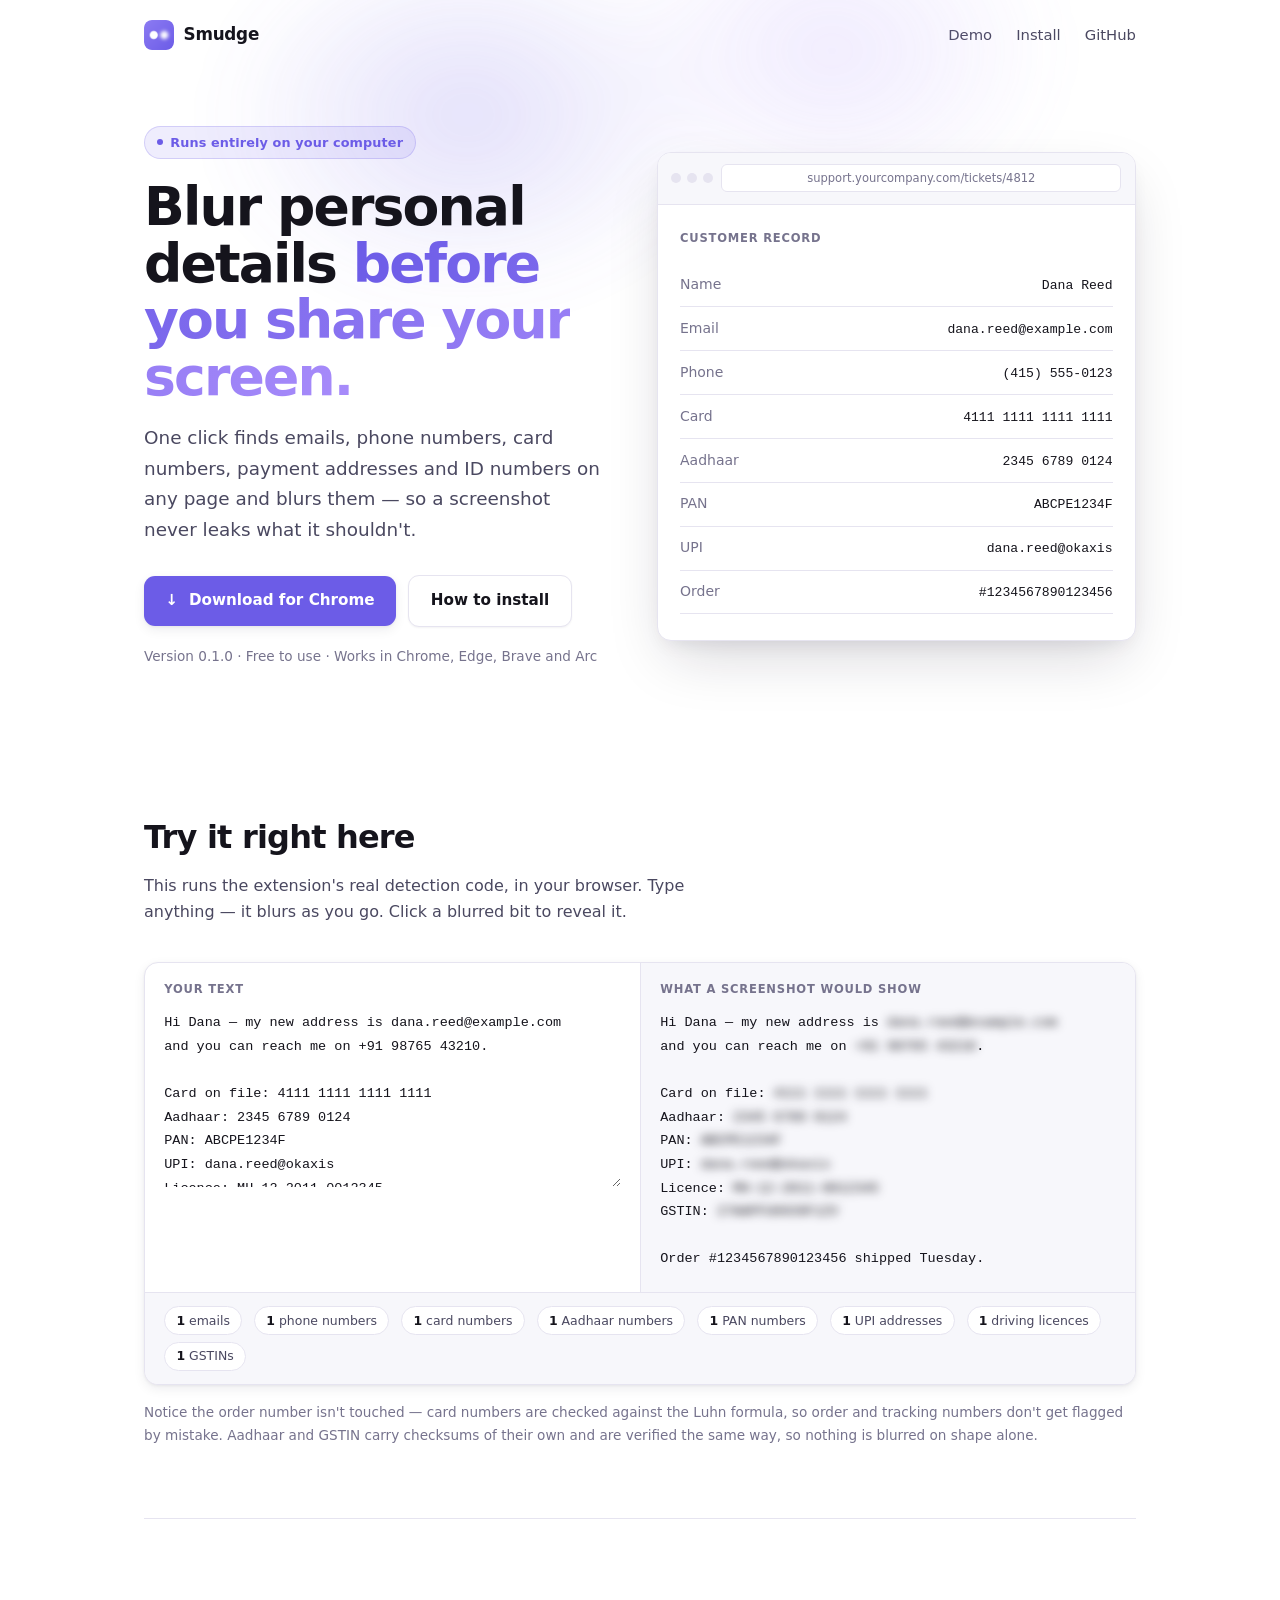
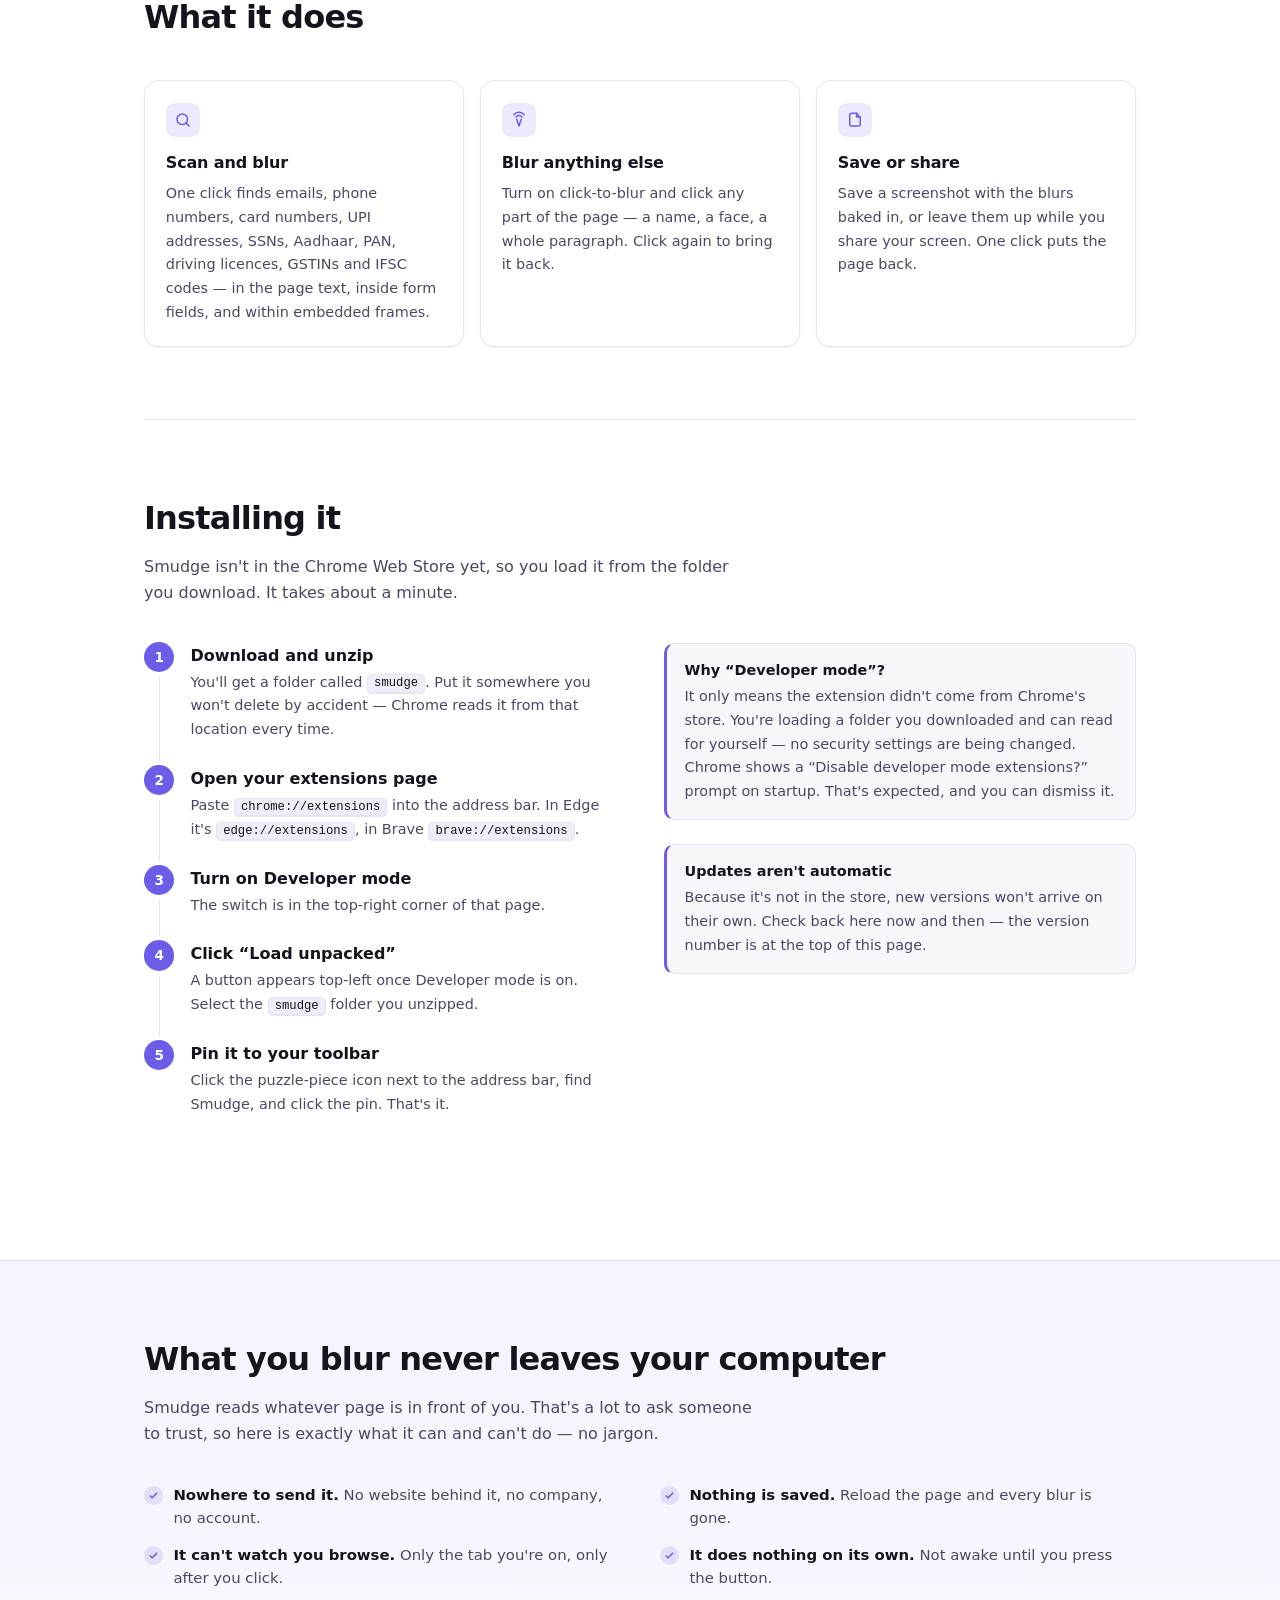
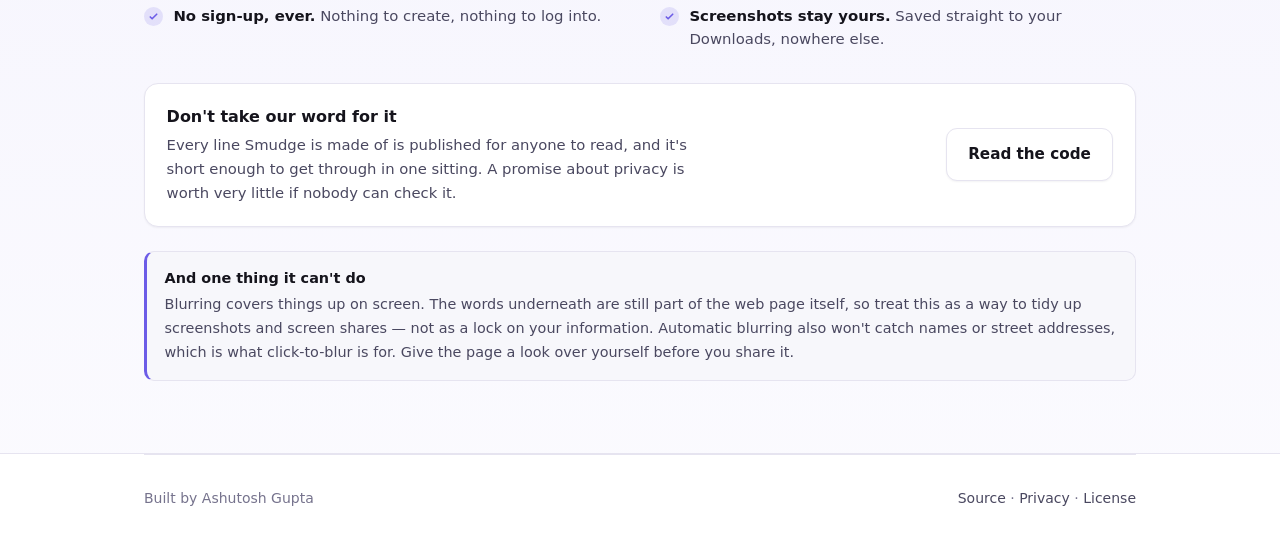
==== commit 13c2c0d2: "Bust the cached favicon and social card on the landing page The mark changed but the URLs didn't, so" ====
--- a/docs/index.html
+++ b/docs/index.html
@@ -8,14 +8,17 @@
       name="description"
       content="A browser extension that blurs emails, phone numbers and card numbers on any web page before you screenshot or share it. Everything stays on your computer."
     />
-    <link rel="icon" href="icon-128.png" />
+    <!-- ?v= is bumped whenever the mark changes. Browsers cache a favicon in a
+     store of their own that outlives a hard reload, so without a new URL a
+     returning visitor keeps the old one for days. -->
+    <link rel="icon" href="icon-128.png?v=2" />
 
     <meta property="og:title" content="Smudge — Blur Personal Details Before Sharing" />
     <meta
       property="og:description"
       content="Blur emails, phone numbers and card numbers on any page before you screenshot or share it. Nothing leaves your computer."
     />
-    <meta property="og:image" content="https://imashutoshgupta.github.io/smudge/social-preview.png" />
+    <meta property="og:image" content="https://imashutoshgupta.github.io/smudge/social-preview.png?v=2" />
     <meta property="og:image:width" content="1280" />
     <meta property="og:image:height" content="640" />
     <meta property="og:url" content="https://imashutoshgupta.github.io/smudge/" />
@@ -624,7 +627,7 @@
     <div class="wrap">
       <nav>
         <div class="brand">
-          <img src="icon-128.png" alt="" />
+          <img src="icon-128.png?v=2" alt="" />
           <span>Smudge</span>
         </div>
         <div class="nav-links">
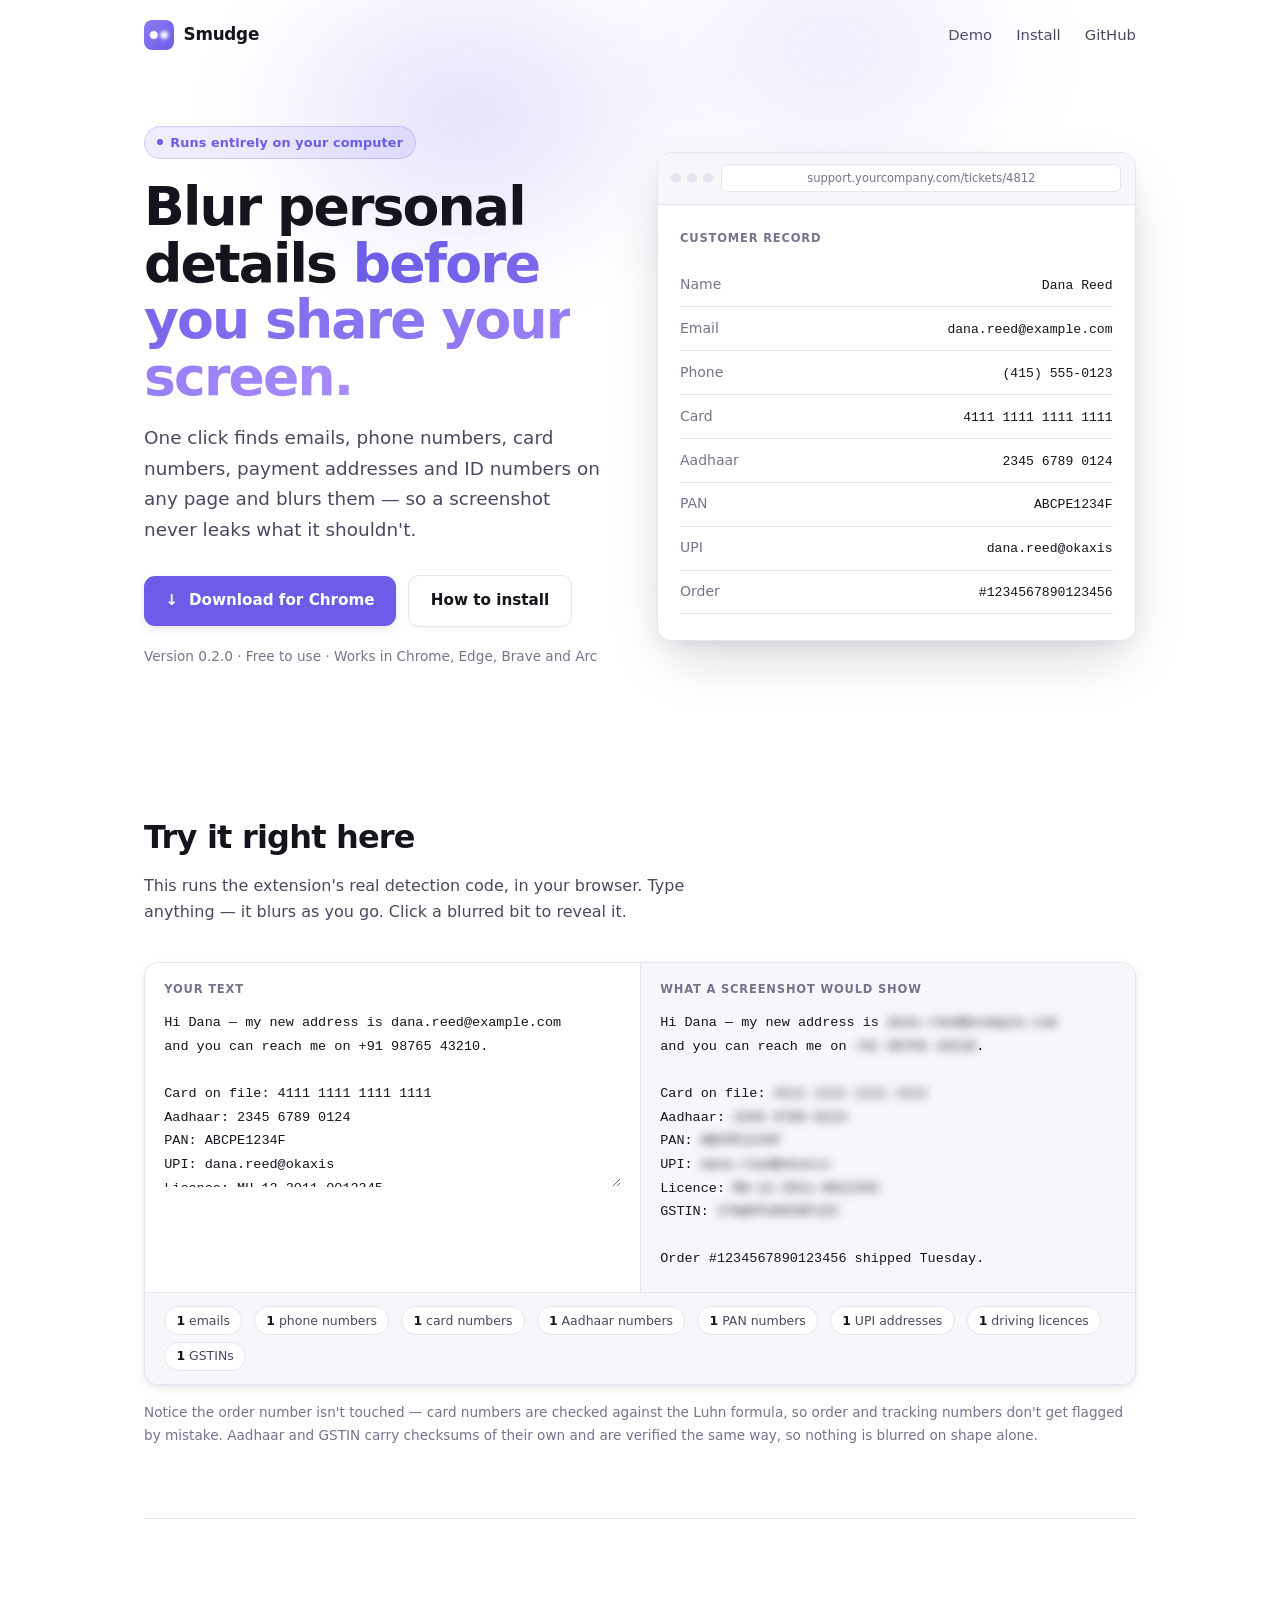
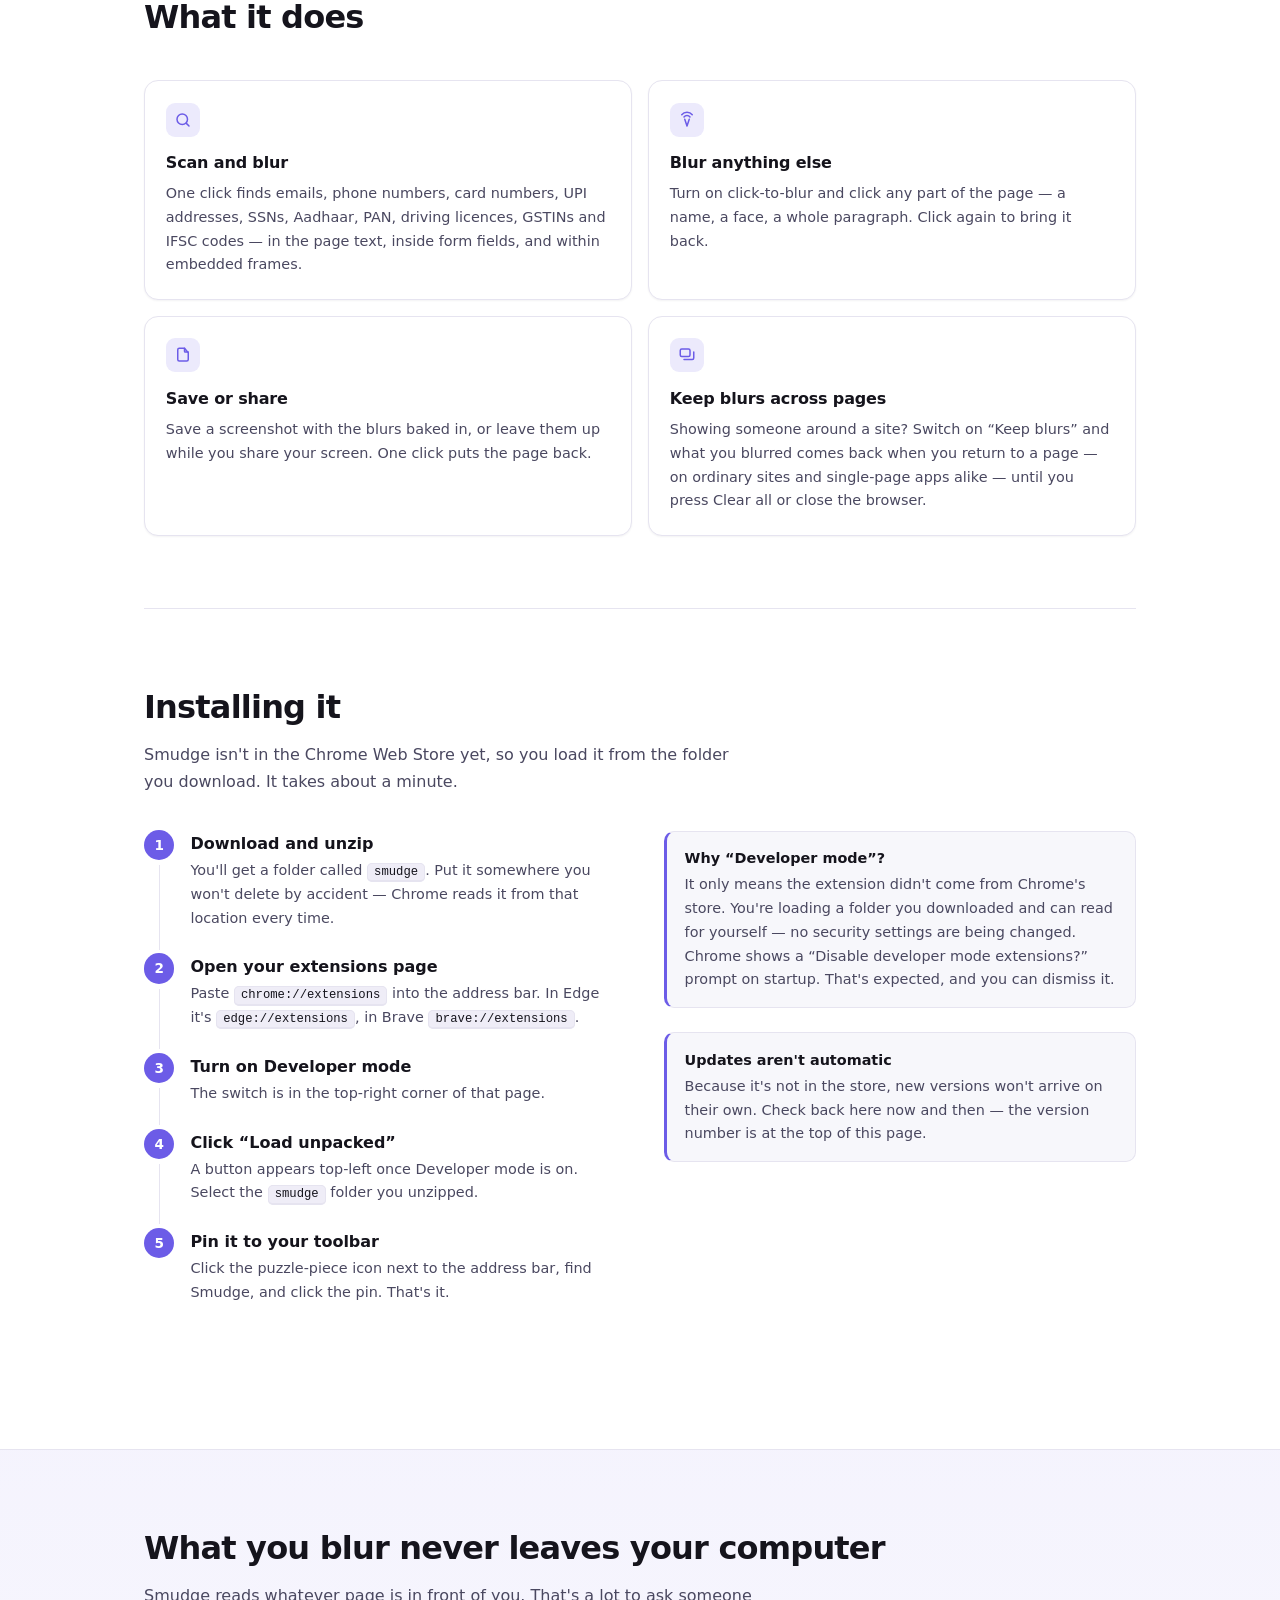
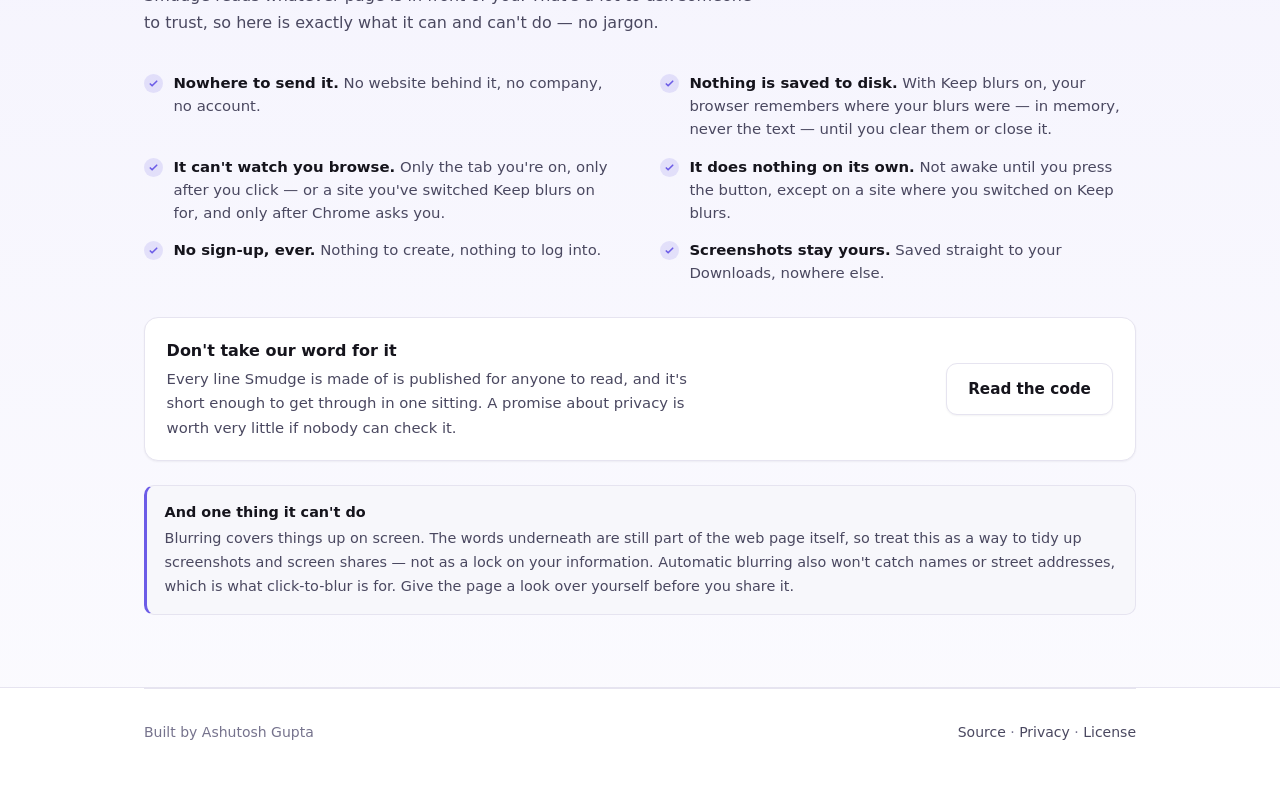
==== commit 73a468e1: "Keep blurs as you move between the pages of a site Blurs lived only in the page they were made on. S" ====
--- a/docs/index.html
+++ b/docs/index.html
@@ -470,7 +470,7 @@
       /* ---------------------------------------------------------------
          Features
       ---------------------------------------------------------------- */
-      .cards { display: grid; gap: 1rem; grid-template-columns: repeat(3, 1fr); }
+      .cards { display: grid; gap: 1rem; grid-template-columns: repeat(2, 1fr); }
       @media (max-width: 48rem) { .cards { grid-template-columns: 1fr; } }
       .card {
         background: var(--surface);
@@ -655,7 +655,7 @@
               <a class="btn ghost" href="#install">How to install</a>
             </div>
             <p class="meta">
-              Version <span id="version">0.1.0</span> · Free to use · Works in
+              Version <span id="version">0.2.0</span> · Free to use · Works in
               Chrome, Edge, Brave and Arc
             </p>
           </div>
@@ -767,6 +767,18 @@
               you share your screen. One click puts the page back.
             </p>
           </div>
+          <div class="card">
+            <div class="ico">
+              <svg width="18" height="18" viewBox="0 0 24 24" fill="none" stroke="currentColor" stroke-width="2" stroke-linecap="round" stroke-linejoin="round"><rect x="3" y="4" width="13" height="10" rx="2"/><path d="M8 18h11a2 2 0 0 0 2-2V8"/></svg>
+            </div>
+            <h3>Keep blurs across pages</h3>
+            <p>
+              Showing someone around a site? Switch on “Keep blurs” and what
+              you blurred comes back when you return to a page — on ordinary
+              sites and single-page apps alike — until you press Clear all or
+              close the browser.
+            </p>
+          </div>
         </div>
       </section>
 
@@ -864,15 +876,15 @@
             </li>
             <li>
               <span class="tick"><svg width="11" height="11" viewBox="0 0 24 24" fill="none" stroke="currentColor" stroke-width="3.5" stroke-linecap="round" stroke-linejoin="round"><path d="m5 13 4 4L19 7"/></svg></span>
-              <span><b>Nothing is saved.</b> Reload the page and every blur is gone.</span>
+              <span><b>Nothing is saved to disk.</b> With Keep blurs on, your browser remembers where your blurs were — in memory, never the text — until you clear them or close it.</span>
             </li>
             <li>
               <span class="tick"><svg width="11" height="11" viewBox="0 0 24 24" fill="none" stroke="currentColor" stroke-width="3.5" stroke-linecap="round" stroke-linejoin="round"><path d="m5 13 4 4L19 7"/></svg></span>
-              <span><b>It can't watch you browse.</b> Only the tab you're on, only after you click.</span>
+              <span><b>It can't watch you browse.</b> Only the tab you're on, only after you click — or a site you've switched Keep blurs on for, and only after Chrome asks you.</span>
             </li>
             <li>
               <span class="tick"><svg width="11" height="11" viewBox="0 0 24 24" fill="none" stroke="currentColor" stroke-width="3.5" stroke-linecap="round" stroke-linejoin="round"><path d="m5 13 4 4L19 7"/></svg></span>
-              <span><b>It does nothing on its own.</b> Not awake until you press the button.</span>
+              <span><b>It does nothing on its own.</b> Not awake until you press the button, except on a site where you switched on Keep blurs.</span>
             </li>
             <li>
               <span class="tick"><svg width="11" height="11" viewBox="0 0 24 24" fill="none" stroke="currentColor" stroke-width="3.5" stroke-linecap="round" stroke-linejoin="round"><path d="m5 13 4 4L19 7"/></svg></span>
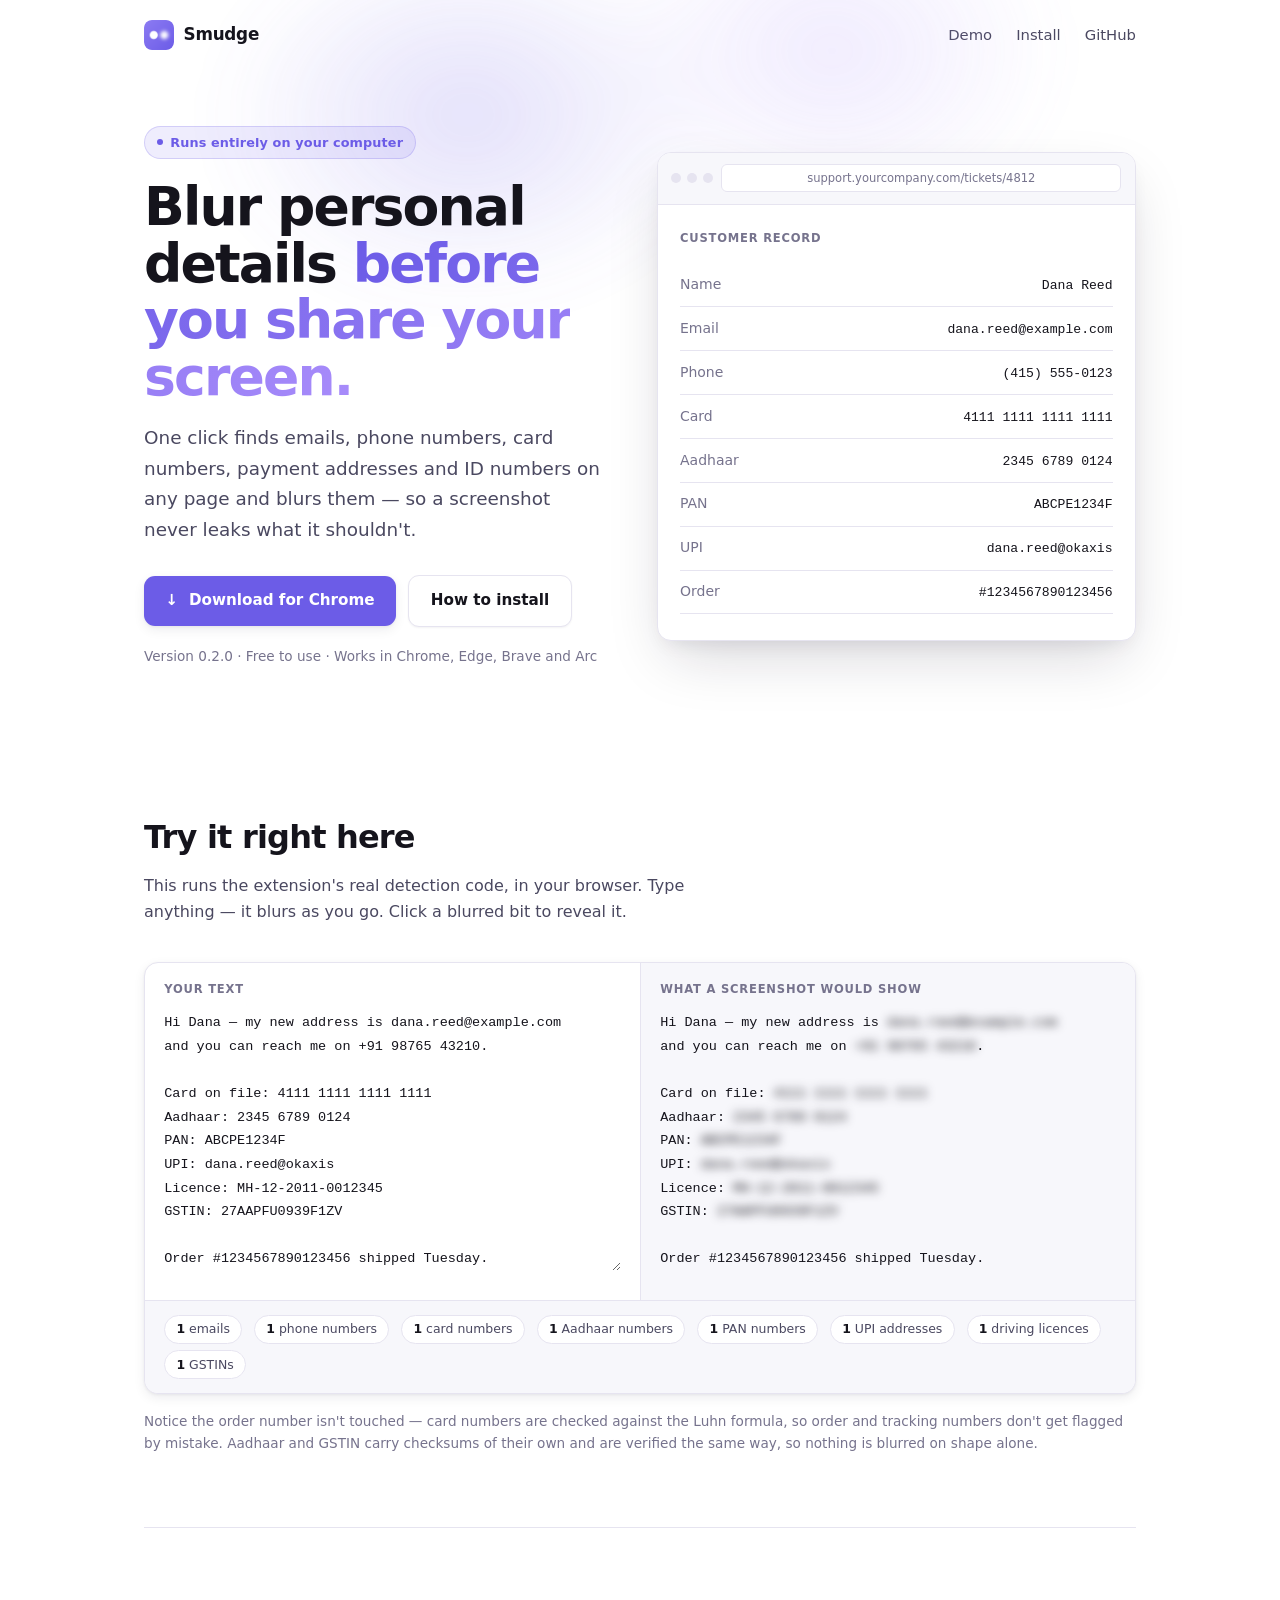
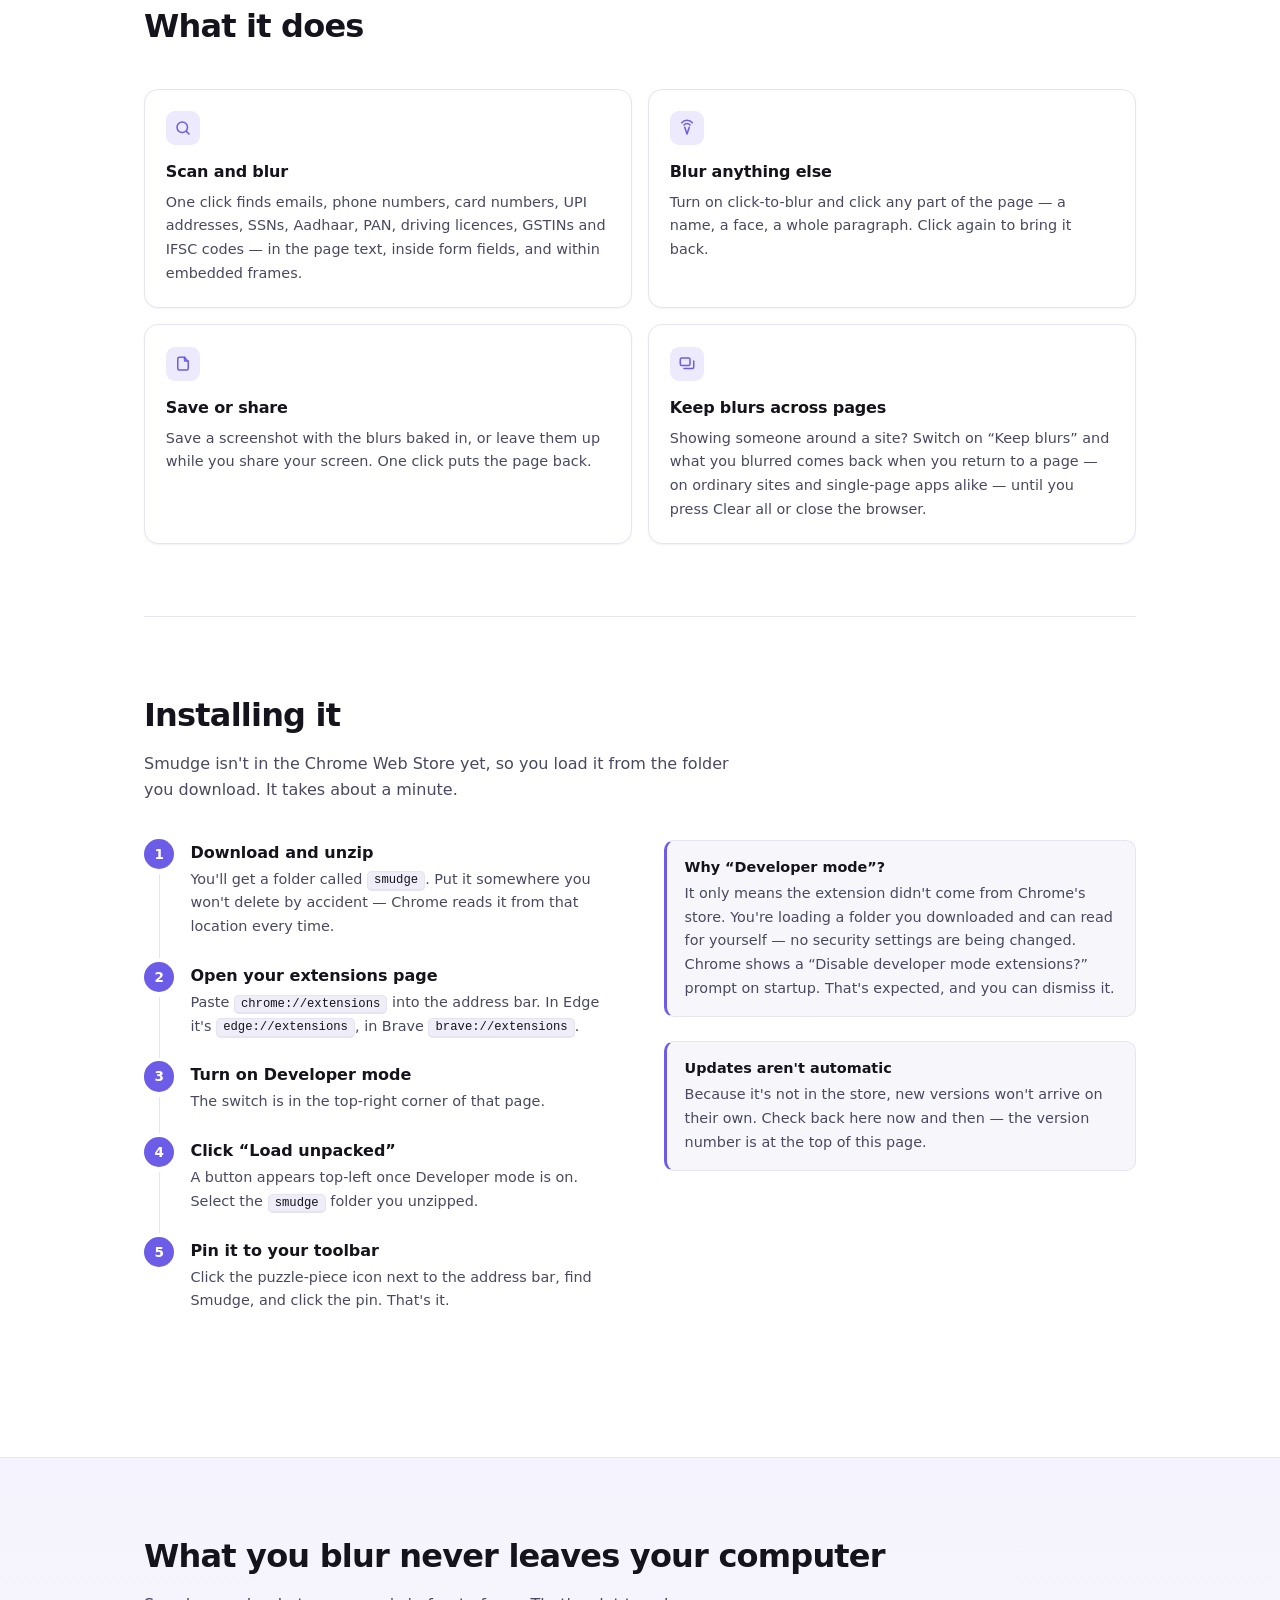
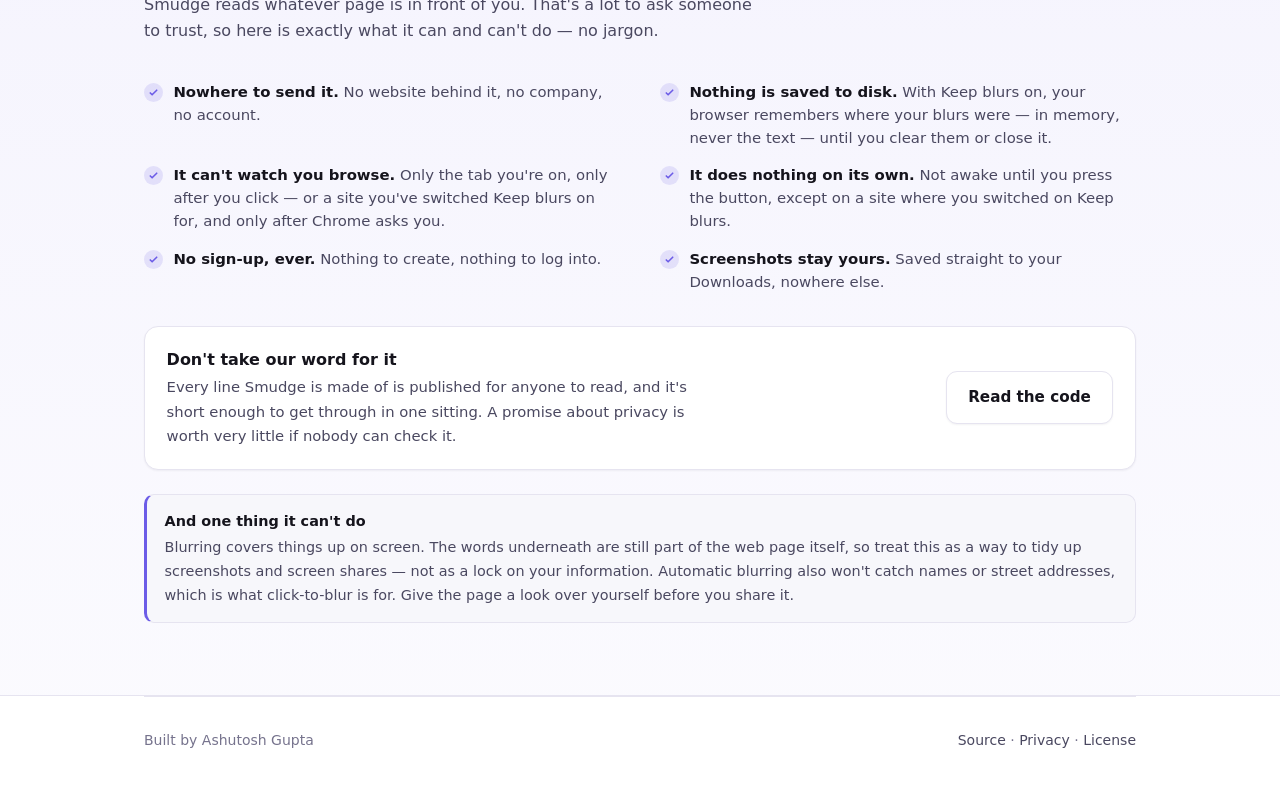
==== commit 1c4d1484: "Let the demo's text box grow to fit its text The landing page's "Your text" box had a fixed minimum " ====
--- a/docs/index.html
+++ b/docs/index.html
@@ -429,6 +429,7 @@
         color: var(--fg);
         font: 13.5px/1.75 ui-monospace, SFMono-Regular, Menlo, monospace;
         resize: vertical;
+        overflow: hidden;
         outline: none;
         padding: 0;
       }
@@ -1001,8 +1002,16 @@
           }
         }
 
-        input.addEventListener("input", render);
+        // Grow the box to fit its text, so nothing hides behind an inner scroll.
+        function fit() {
+          input.style.height = "auto";
+          input.style.height = input.scrollHeight + "px";
+        }
+
+        input.addEventListener("input", () => { render(); fit(); });
+        window.addEventListener("resize", fit);
         render();
+        fit();
       })();
     </script>
   </body>
